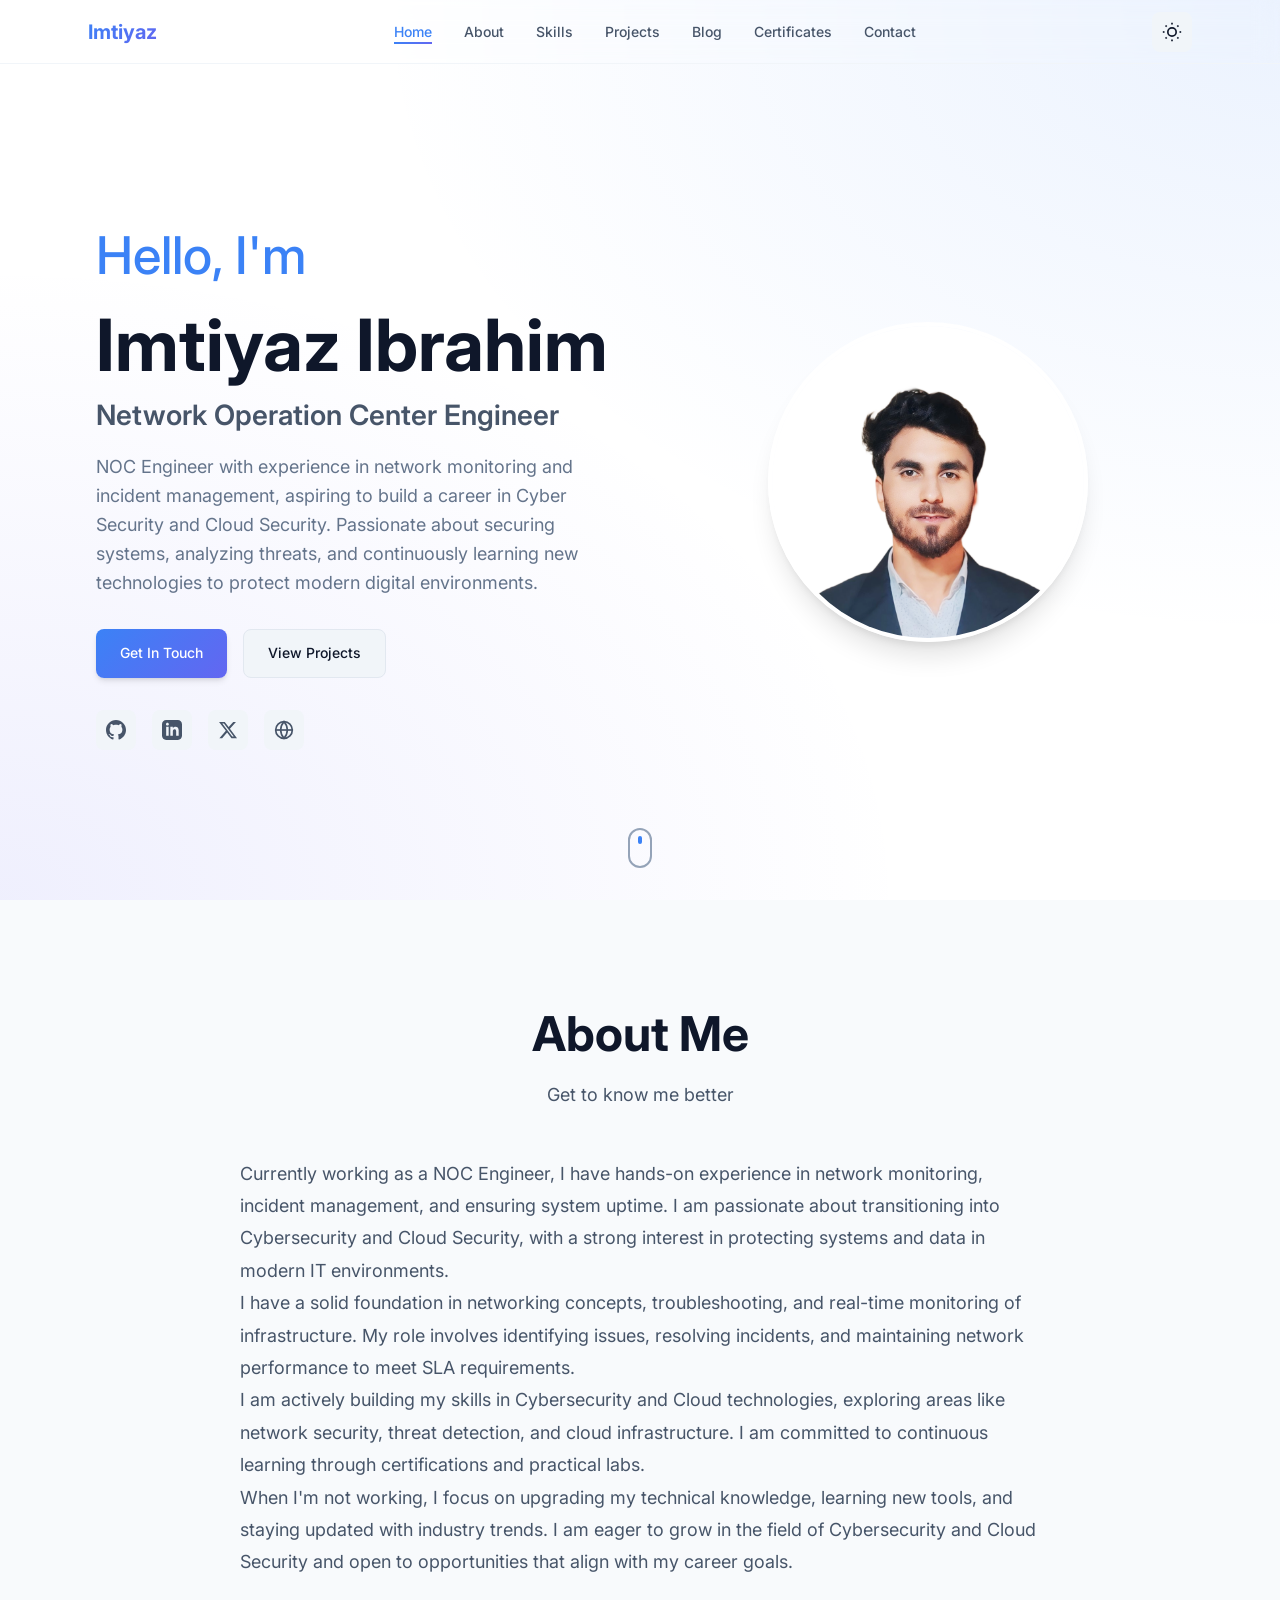
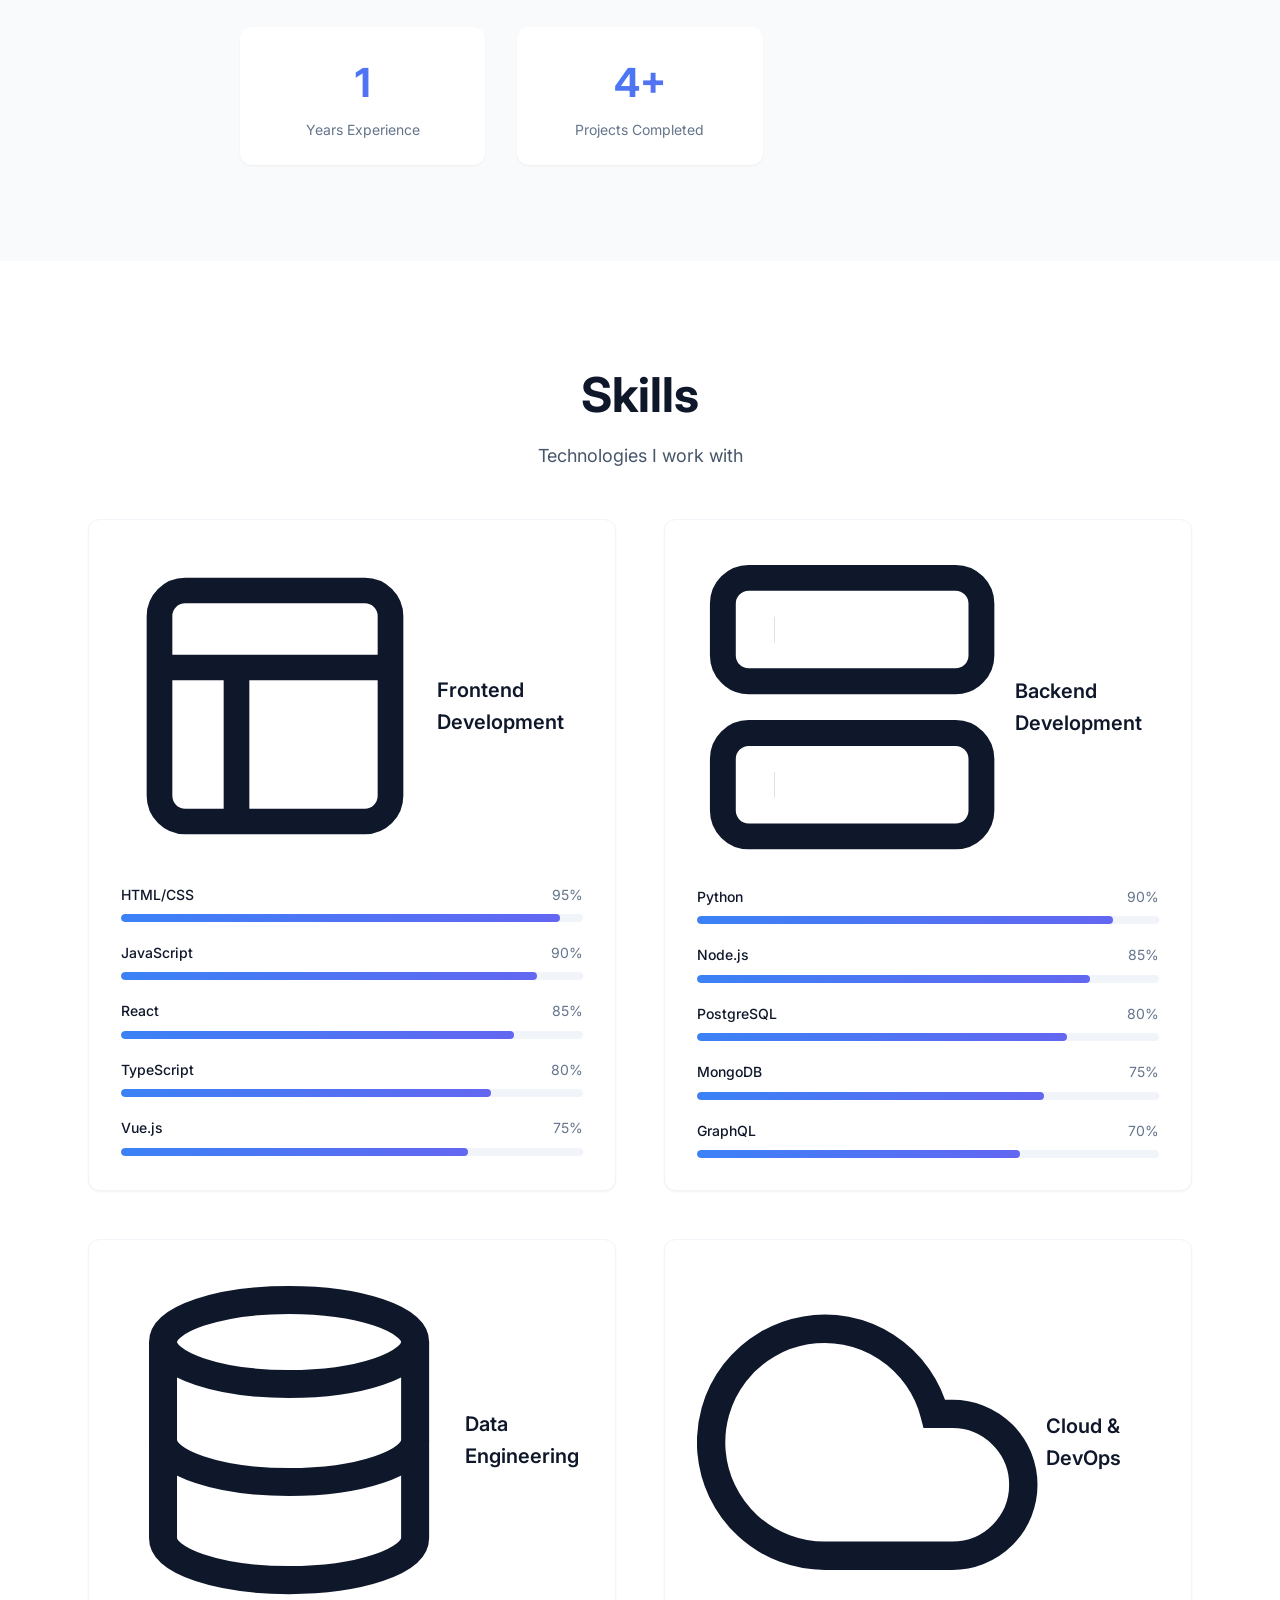
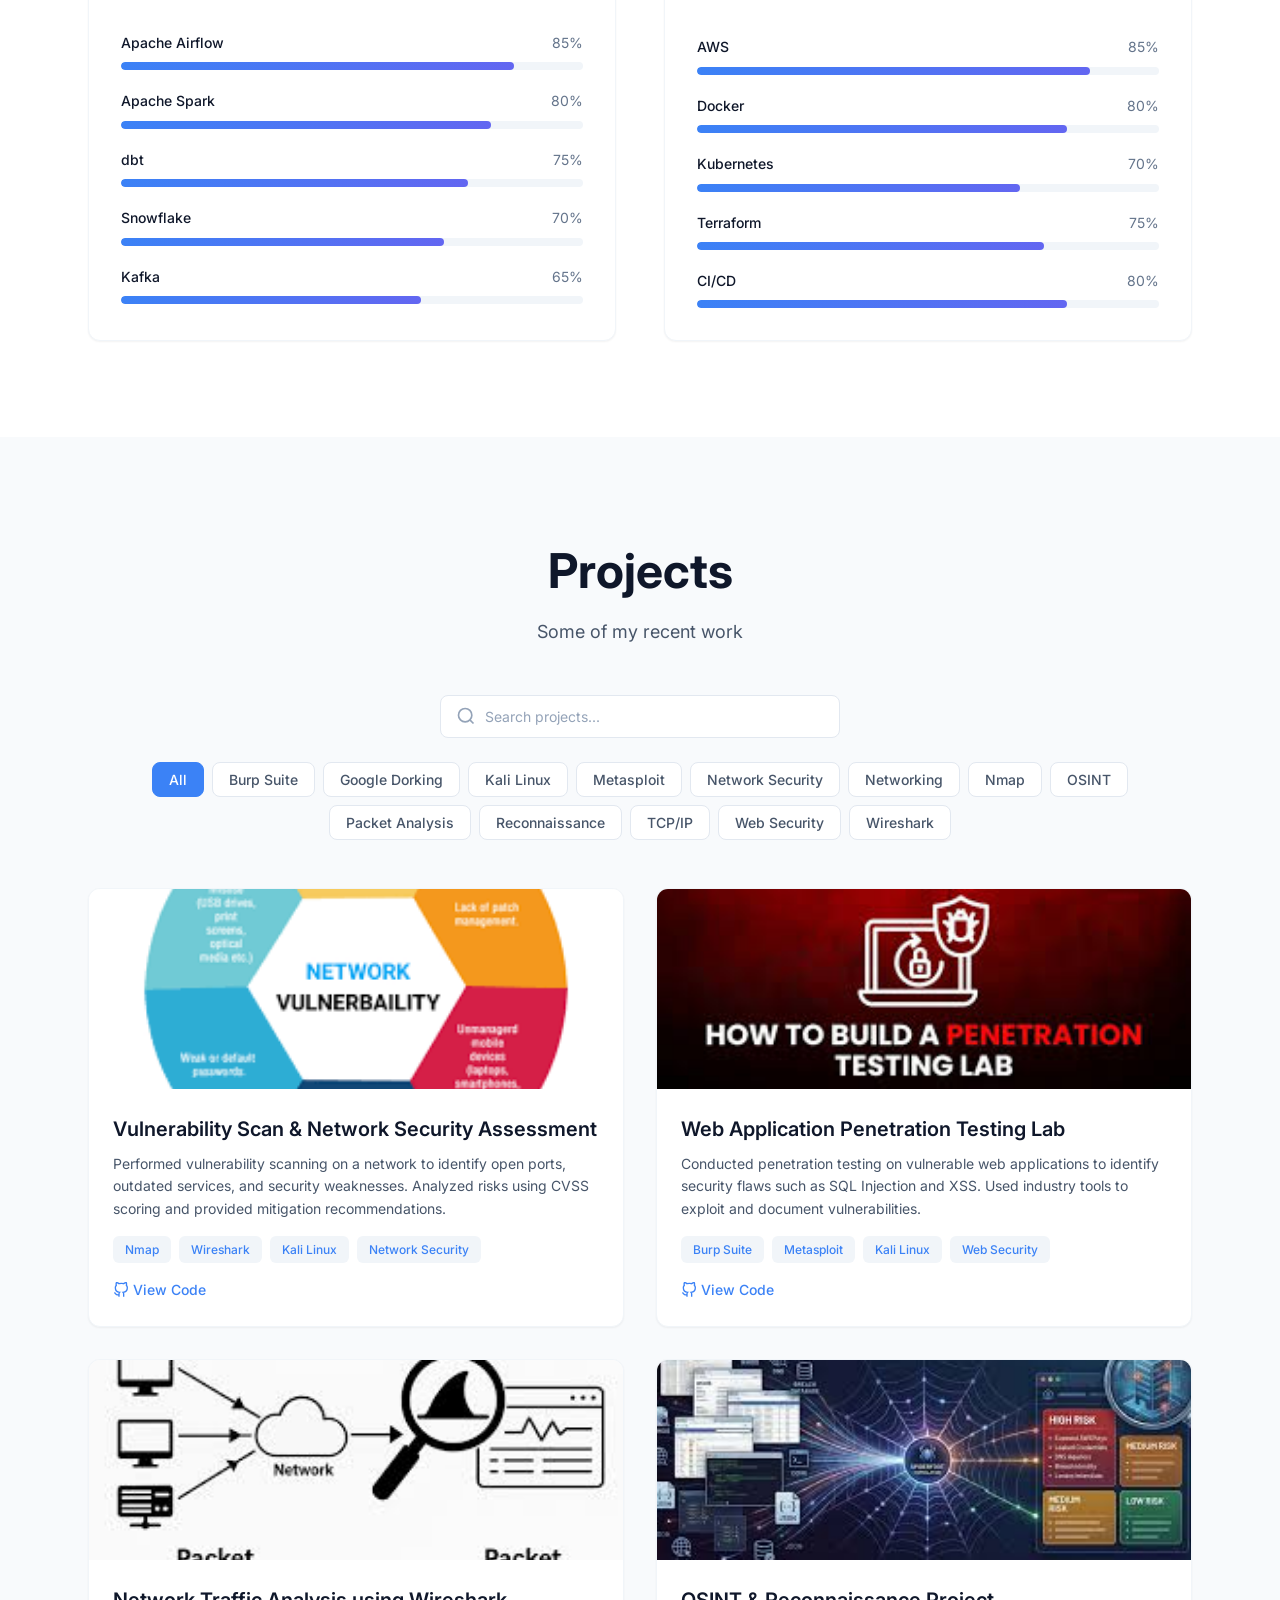
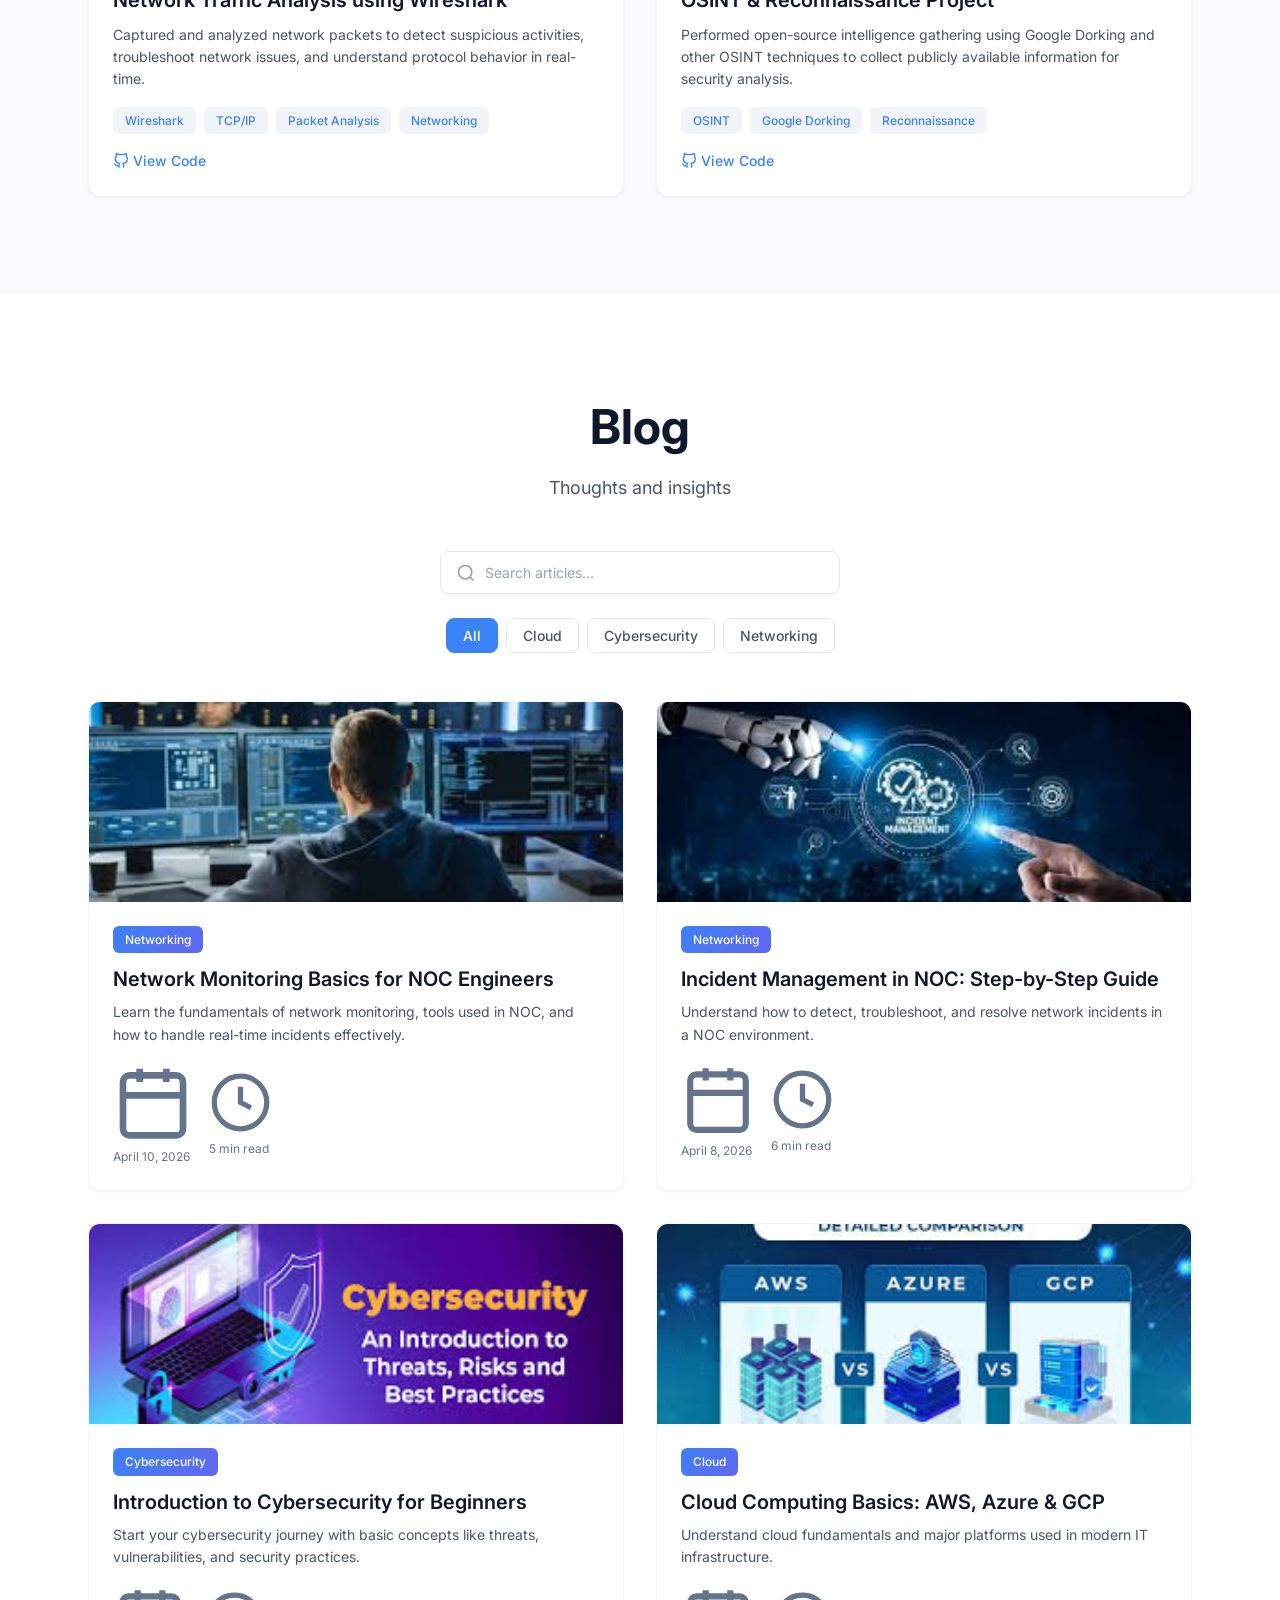
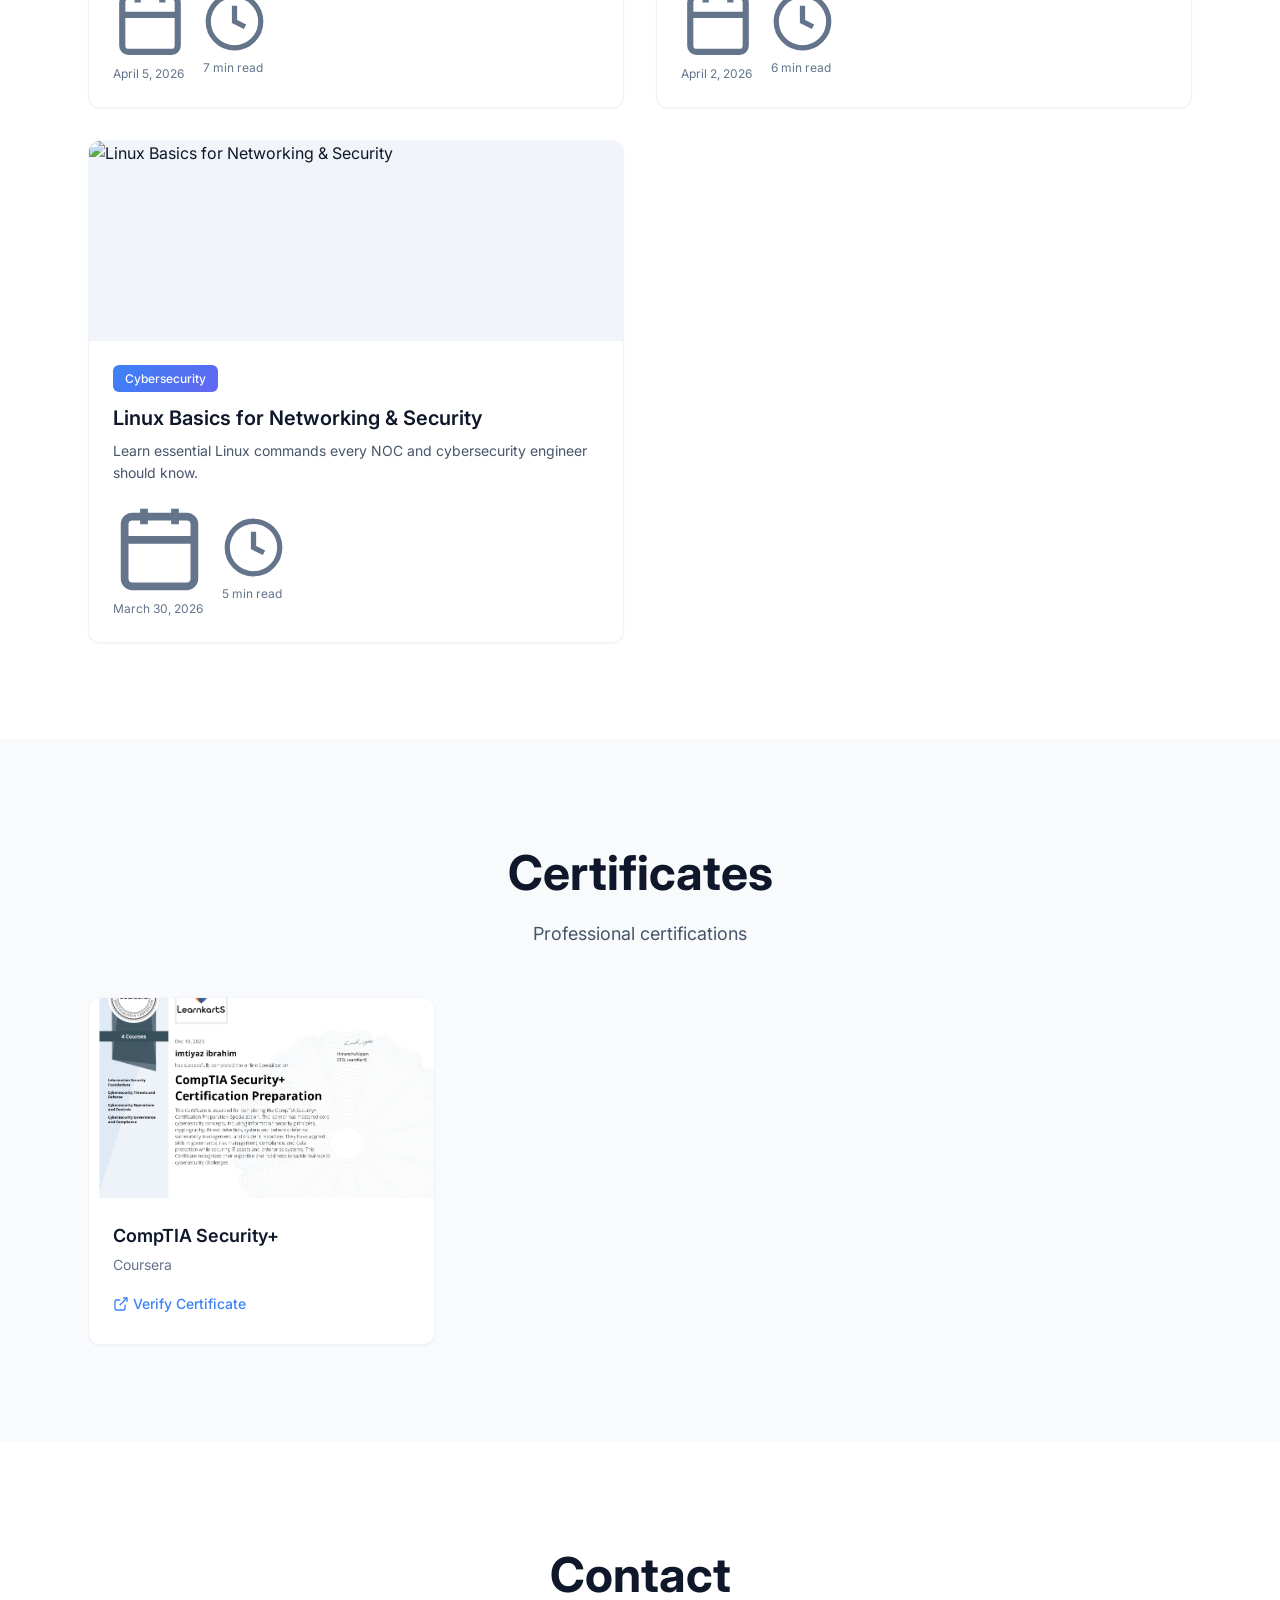
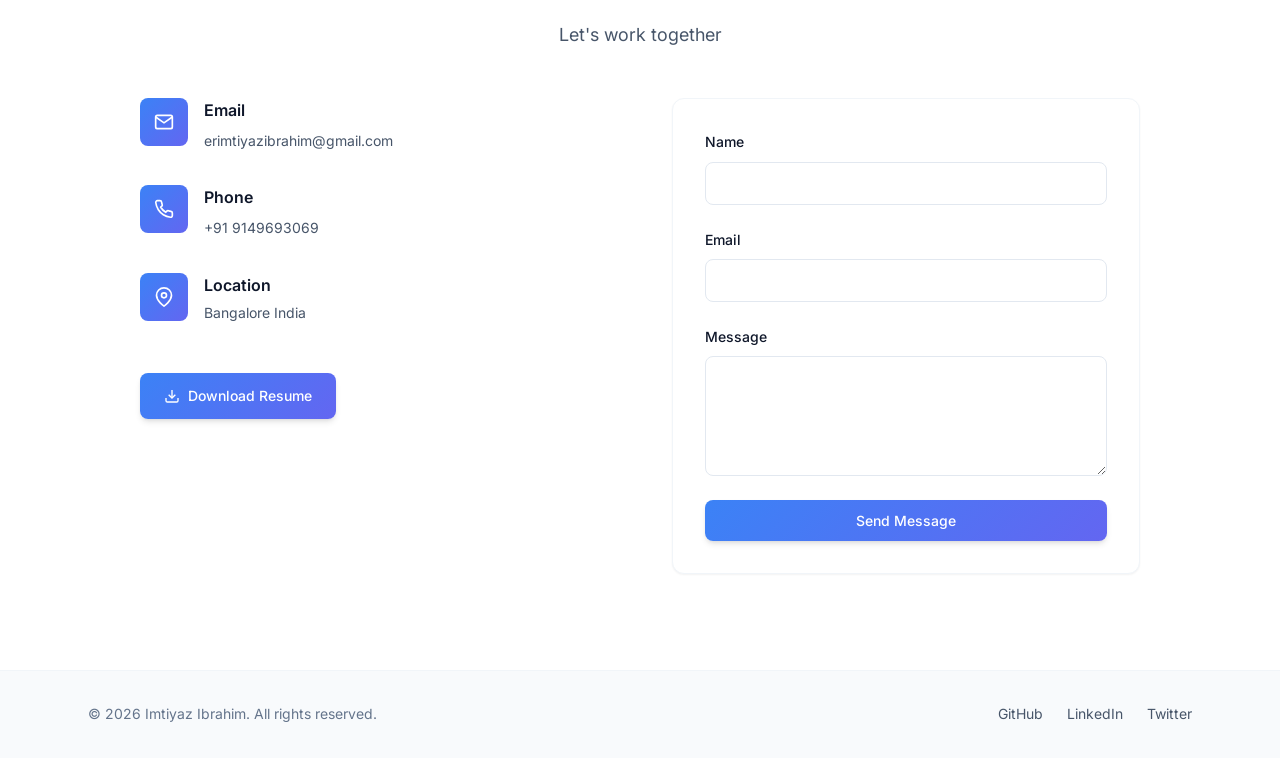
==== index.html @ ed12c40f "first commit" ====
<!DOCTYPE html>
<html lang="en">
<head>
    <meta charset="UTF-8">
    <meta name="viewport" content="width=device-width, initial-scale=1.0">
    <title>Portfolio</title>
    <link rel="stylesheet" href="css/main.css">
    <link rel="stylesheet" href="css/responsive.css">
    <link rel="preconnect" href="https://fonts.googleapis.com">
    <link rel="preconnect" href="https://fonts.gstatic.com" crossorigin>
    <link href="https://fonts.googleapis.com/css2?family=Inter:wght@300;400;500;600;700&display=swap" rel="stylesheet">
</head>
<body>
    <!-- Navigation -->
    <nav class="navbar" id="navbar">
        <div class="nav-container">
            <a href="#" class="nav-logo" id="nav-logo">Portfolio</a>
            <button class="nav-toggle" id="nav-toggle" aria-label="Toggle navigation">
                <span class="hamburger"></span>
            </button>
            <ul class="nav-menu" id="nav-menu">
                <li><a href="#hero" class="nav-link active">Home</a></li>
                <li><a href="#about" class="nav-link">About</a></li>
                <li><a href="#skills" class="nav-link">Skills</a></li>
                <li><a href="#projects" class="nav-link">Projects</a></li>
                <li><a href="#blogs" class="nav-link">Blog</a></li>
                <li><a href="#certificates" class="nav-link">Certificates</a></li>
                <li><a href="#contact" class="nav-link">Contact</a></li>
            </ul>
            <button class="theme-toggle" id="theme-toggle" aria-label="Toggle dark mode">
                <svg class="sun-icon" viewBox="0 0 24 24" fill="none" stroke="currentColor" stroke-width="2">
                    <circle cx="12" cy="12" r="5"></circle>
                    <line x1="12" y1="1" x2="12" y2="3"></line>
                    <line x1="12" y1="21" x2="12" y2="23"></line>
                    <line x1="4.22" y1="4.22" x2="5.64" y2="5.64"></line>
                    <line x1="18.36" y1="18.36" x2="19.78" y2="19.78"></line>
                    <line x1="1" y1="12" x2="3" y2="12"></line>
                    <line x1="21" y1="12" x2="23" y2="12"></line>
                    <line x1="4.22" y1="19.78" x2="5.64" y2="18.36"></line>
                    <line x1="18.36" y1="5.64" x2="19.78" y2="4.22"></line>
                </svg>
                <svg class="moon-icon" viewBox="0 0 24 24" fill="none" stroke="currentColor" stroke-width="2">
                    <path d="M21 12.79A9 9 0 1 1 11.21 3 7 7 0 0 0 21 12.79z"></path>
                </svg>
            </button>
        </div>
    </nav>

    <!-- Hero Section -->
    <section id="hero" class="hero">
        <div class="container">
            <div class="hero-content">
                <div class="hero-text">
                    <p class="hero-greeting">Hello, I'm</p>
                    <h1 class="hero-name" id="hero-name">Loading...</h1>
                    <p class="hero-title" id="hero-title">Loading...</p>
                    <p class="hero-description" id="hero-description">Loading...</p>
                    <div class="hero-buttons">
                        <a href="#contact" class="btn btn-primary">Get In Touch</a>
                        <a href="#projects" class="btn btn-secondary">View Projects</a>
                    </div>
                    <div class="hero-social" id="hero-social">
                        <!-- Social links loaded dynamically -->
                    </div>
                </div>
                <div class="hero-image" id="hero-image-container">
                    <!-- Profile image loaded dynamically -->
                </div>
            </div>
        </div>
        <div class="hero-scroll">
            <a href="#about" class="scroll-indicator">
                <span></span>
            </a>
        </div>
    </section>

    <!-- About Section -->
    <section id="about" class="about">
        <div class="container">
            <div class="section-header">
                <h2 class="section-title">About Me</h2>
                <p class="section-subtitle">Get to know me better</p>
            </div>
            <div class="about-content" id="about-content">
                <!-- About content loaded dynamically -->
            </div>
        </div>
    </section>

    <!-- Skills Section -->
    <section id="skills" class="skills">
        <div class="container">
            <div class="section-header">
                <h2 class="section-title">Skills</h2>
                <p class="section-subtitle">Technologies I work with</p>
            </div>
            <div class="skills-content" id="skills-content">
                <!-- Skills loaded dynamically -->
            </div>
        </div>
    </section>

    <!-- Projects Section -->
    <section id="projects" class="projects">
        <div class="container">
            <div class="section-header">
                <h2 class="section-title">Projects</h2>
                <p class="section-subtitle">Some of my recent work</p>
            </div>
            <div class="projects-filter">
                <div class="search-box">
                    <input type="text" id="project-search" placeholder="Search projects..." class="search-input">
                    <svg class="search-icon" viewBox="0 0 24 24" fill="none" stroke="currentColor" stroke-width="2">
                        <circle cx="11" cy="11" r="8"></circle>
                        <path d="m21 21-4.35-4.35"></path>
                    </svg>
                </div>
                <div class="filter-tags" id="project-tags">
                    <!-- Filter tags loaded dynamically -->
                </div>
            </div>
            <div class="projects-grid" id="projects-grid">
                <!-- Projects loaded dynamically -->
            </div>
        </div>
    </section>

    <!-- Blog Section -->
    <section id="blogs" class="blogs">
        <div class="container">
            <div class="section-header">
                <h2 class="section-title">Blog</h2>
                <p class="section-subtitle">Thoughts and insights</p>
            </div>
            <div class="blogs-filter">
                <div class="search-box">
                    <input type="text" id="blog-search" placeholder="Search articles..." class="search-input">
                    <svg class="search-icon" viewBox="0 0 24 24" fill="none" stroke="currentColor" stroke-width="2">
                        <circle cx="11" cy="11" r="8"></circle>
                        <path d="m21 21-4.35-4.35"></path>
                    </svg>
                </div>
                <div class="filter-categories" id="blog-categories">
                    <!-- Category filters loaded dynamically -->
                </div>
            </div>
            <div class="blogs-grid" id="blogs-grid">
                <!-- Blog cards loaded dynamically -->
            </div>
        </div>
    </section>

    <!-- Certificates Section -->
    <section id="certificates" class="certificates">
        <div class="container">
            <div class="section-header">
                <h2 class="section-title">Certificates</h2>
                <p class="section-subtitle">Professional certifications</p>
            </div>
            <div class="certificates-grid" id="certificates-grid">
                <!-- Certificates loaded dynamically -->
            </div>
        </div>
    </section>

    <!-- Contact Section -->
    <section id="contact" class="contact">
        <div class="container">
            <div class="section-header">
                <h2 class="section-title">Contact</h2>
                <p class="section-subtitle">Let's work together</p>
            </div>
            <div class="contact-content">
                <div class="contact-info" id="contact-info">
                    <!-- Contact info loaded dynamically -->
                </div>
                <div class="contact-form-container">
                    <form class="contact-form" id="contact-form">
                        <div class="form-group">
                            <label for="name">Name</label>
                            <input type="text" id="form-name" name="name" required>
                        </div>
                        <div class="form-group">
                            <label for="email">Email</label>
                            <input type="email" id="form-email" name="email" required>
                        </div>
                        <div class="form-group">
                            <label for="message">Message</label>
                            <textarea id="form-message" name="message" rows="5" required></textarea>
                        </div>
                        <button type="submit" class="btn btn-primary btn-full">Send Message</button>
                    </form>
                </div>
            </div>
        </div>
    </section>

    <!-- Footer -->
    <footer class="footer">
        <div class="container">
            <div class="footer-content">
                <p class="footer-text">© <span id="footer-year"></span> <span id="footer-name">Portfolio</span>. All rights reserved.</p>
                <div class="footer-links" id="footer-links">
                    <!-- Footer links loaded dynamically -->
                </div>
            </div>
        </div>
    </footer>

    <!-- Back to Top Button -->
    <button class="back-to-top" id="back-to-top" aria-label="Back to top">
        <svg viewBox="0 0 24 24" fill="none" stroke="currentColor" stroke-width="2">
            <path d="M18 15l-6-6-6 6"></path>
        </svg>
    </button>

    <!-- Scripts -->
    <script src="js/utils.js"></script>
    <script src="js/dataLoader.js"></script>
    <script src="js/renderer.js"></script>
    <script src="js/navigation.js"></script>
    <script src="js/hero.js"></script>
    <script src="js/about.js"></script>
    <script src="js/skills.js"></script>
    <script src="js/projects.js"></script>
    <script src="js/blogs.js"></script>
    <script src="js/certificates.js"></script>
    <script src="js/contact.js"></script>
    <script src="js/main.js"></script>
</body>
</html>
---- css/main.css ----
/* ============================================
   CSS Variables & Theme Configuration
   ============================================ */

:root {
    /* Light Theme Colors */
    --bg-primary: #ffffff;
    --bg-secondary: #f8fafc;
    --bg-tertiary: #f1f5f9;
    --bg-card: #ffffff;
    
    --text-primary: #0f172a;
    --text-secondary: #475569;
    --text-tertiary: #94a3b8;
    --text-muted: #64748b;
    
    --border-color: #e2e8f0;
    --border-light: #f1f5f9;
    
    --accent-primary: #3b82f6;
    --accent-secondary: #6366f1;
    --accent-gradient: linear-gradient(135deg, #3b82f6 0%, #6366f1 100%);
    
    --shadow-sm: 0 1px 2px 0 rgb(0 0 0 / 0.05);
    --shadow-md: 0 4px 6px -1px rgb(0 0 0 / 0.1), 0 2px 4px -2px rgb(0 0 0 / 0.1);
    --shadow-lg: 0 10px 15px -3px rgb(0 0 0 / 0.1), 0 4px 6px -4px rgb(0 0 0 / 0.1);
    --shadow-xl: 0 20px 25px -5px rgb(0 0 0 / 0.1), 0 8px 10px -6px rgb(0 0 0 / 0.1);
    
    --radius-sm: 0.375rem;
    --radius-md: 0.5rem;
    --radius-lg: 0.75rem;
    --radius-xl: 1rem;
    
    --transition-fast: 150ms ease;
    --transition-base: 250ms ease;
    --transition-slow: 350ms ease;
    
    --navbar-height: 4rem;
    --container-max: 1200px;
    --container-padding: 1.5rem;
}

/* Dark Theme */
[data-theme="dark"] {
    --bg-primary: #0f172a;
    --bg-secondary: #1e293b;
    --bg-tertiary: #334155;
    --bg-card: #1e293b;
    
    --text-primary: #f8fafc;
    --text-secondary: #cbd5e1;
    --text-tertiary: #94a3b8;
    --text-muted: #64748b;
    
    --border-color: #334155;
    --border-light: #1e293b;
    
    --accent-primary: #60a5fa;
    --accent-secondary: #818cf8;
    --accent-gradient: linear-gradient(135deg, #60a5fa 0%, #818cf8 100%);
    
    --shadow-sm: 0 1px 2px 0 rgb(0 0 0 / 0.3);
    --shadow-md: 0 4px 6px -1px rgb(0 0 0 / 0.4), 0 2px 4px -2px rgb(0 0 0 / 0.4);
    --shadow-lg: 0 10px 15px -3px rgb(0 0 0 / 0.4), 0 4px 6px -4px rgb(0 0 0 / 0.4);
    --shadow-xl: 0 20px 25px -5px rgb(0 0 0 / 0.4), 0 8px 10px -6px rgb(0 0 0 / 0.4);
}

/* ============================================
   Reset & Base Styles
   ============================================ */

*, *::before, *::after {
    box-sizing: border-box;
    margin: 0;
    padding: 0;
}

html {
    scroll-behavior: smooth;
    font-size: 16px;
}

body {
    font-family: 'Inter', -apple-system, BlinkMacSystemFont, 'Segoe UI', Roboto, sans-serif;
    background-color: var(--bg-primary);
    color: var(--text-primary);
    line-height: 1.6;
    transition: background-color var(--transition-base), color var(--transition-base);
    min-height: 100vh;
}

a {
    color: inherit;
    text-decoration: none;
}

img {
    max-width: 100%;
    height: auto;
    display: block;
}

button {
    font-family: inherit;
    cursor: pointer;
    border: none;
    background: none;
}

input, textarea {
    font-family: inherit;
}

/* ============================================
   Utility Classes
   ============================================ */

.container {
    max-width: var(--container-max);
    margin: 0 auto;
    padding: 0 var(--container-padding);
}

.section-header {
    text-align: center;
    margin-bottom: 3rem;
}

.section-title {
    font-size: 2.25rem;
    font-weight: 700;
    color: var(--text-primary);
    margin-bottom: 0.5rem;
}

.section-subtitle {
    font-size: 1.125rem;
    color: var(--text-secondary);
}

/* Buttons */
.btn {
    display: inline-flex;
    align-items: center;
    justify-content: center;
    gap: 0.5rem;
    padding: 0.75rem 1.5rem;
    font-size: 0.875rem;
    font-weight: 500;
    border-radius: var(--radius-md);
    transition: all var(--transition-base);
    cursor: pointer;
}

.btn svg {
    width: 1rem;
    height: 1rem;
}

.btn-primary {
    background: var(--accent-gradient);
    color: white;
    box-shadow: var(--shadow-md);
}

.btn-primary:hover {
    transform: translateY(-2px);
    box-shadow: var(--shadow-lg);
}

.btn-secondary {
    background: var(--bg-tertiary);
    color: var(--text-primary);
    border: 1px solid var(--border-color);
}

.btn-secondary:hover {
    background: var(--border-color);
}

.btn-full {
    width: 100%;
}

/* ============================================
   Navigation
   ============================================ */

.navbar {
    position: fixed;
    top: 0;
    left: 0;
    right: 0;
    height: var(--navbar-height);
    background: rgba(var(--bg-primary), 0.8);
    backdrop-filter: blur(12px);
    -webkit-backdrop-filter: blur(12px);
    border-bottom: 1px solid var(--border-light);
    z-index: 1000;
    transition: all var(--transition-base);
}

.navbar.scrolled {
    box-shadow: var(--shadow-md);
}

.nav-container {
    max-width: var(--container-max);
    margin: 0 auto;
    padding: 0 var(--container-padding);
    height: 100%;
    display: flex;
    align-items: center;
    justify-content: space-between;
}

.nav-logo {
    font-size: 1.25rem;
    font-weight: 700;
    background: var(--accent-gradient);
    -webkit-background-clip: text;
    -webkit-text-fill-color: transparent;
    background-clip: text;
}

.nav-menu {
    display: flex;
    list-style: none;
    gap: 2rem;
}

.nav-link {
    font-size: 0.875rem;
    font-weight: 500;
    color: var(--text-secondary);
    transition: color var(--transition-fast);
    position: relative;
}

.nav-link:hover,
.nav-link.active {
    color: var(--accent-primary);
}

.nav-link::after {
    content: '';
    position: absolute;
    bottom: -4px;
    left: 0;
    width: 0;
    height: 2px;
    background: var(--accent-gradient);
    transition: width var(--transition-base);
}

.nav-link.active::after,
.nav-link:hover::after {
    width: 100%;
}

.nav-toggle {
    display: none;
    flex-direction: column;
    gap: 4px;
    padding: 0.5rem;
}

.hamburger {
    display: block;
    width: 24px;
    height: 2px;
    background: var(--text-primary);
    position: relative;
    transition: all var(--transition-base);
}

.hamburger::before,
.hamburger::after {
    content: '';
    position: absolute;
    width: 24px;
    height: 2px;
    background: var(--text-primary);
    transition: all var(--transition-base);
}

.hamburger::before {
    top: -7px;
}

.hamburger::after {
    top: 7px;
}

.nav-toggle.active .hamburger {
    background: transparent;
}

.nav-toggle.active .hamburger::before {
    top: 0;
    transform: rotate(45deg);
}

.nav-toggle.active .hamburger::after {
    top: 0;
    transform: rotate(-45deg);
}

.theme-toggle {
    display: flex;
    align-items: center;
    justify-content: center;
    width: 2.5rem;
    height: 2.5rem;
    border-radius: var(--radius-md);
    background: var(--bg-tertiary);
    color: var(--text-primary);
    transition: all var(--transition-base);
}

.theme-toggle:hover {
    background: var(--border-color);
}

.theme-toggle svg {
    width: 1.25rem;
    height: 1.25rem;
}

.sun-icon {
    display: block;
}

.moon-icon {
    display: none;
}

[data-theme="dark"] .sun-icon {
    display: none;
}

[data-theme="dark"] .moon-icon {
    display: block;
}

/* ============================================
   Hero Section
   ============================================ */

.hero {
    min-height: 100vh;
    display: flex;
    flex-direction: column;
    justify-content: center;
    align-items: center;
    padding-top: var(--navbar-height);
    background: var(--bg-primary);
    position: relative;
    overflow: hidden;
}

.hero::before {
    content: '';
    position: absolute;
    top: 0;
    left: 0;
    right: 0;
    bottom: 0;
    background: radial-gradient(ellipse at top right, rgba(59, 130, 246, 0.1) 0%, transparent 50%),
                radial-gradient(ellipse at bottom left, rgba(99, 102, 241, 0.1) 0%, transparent 50%);
    pointer-events: none;
}

.hero-content {
    display: grid;
    grid-template-columns: 1fr 1fr;
    gap: 4rem;
    align-items: center;
    position: relative;
    z-index: 1;
}

.hero-greeting {
    font-size: 3.25rem;
    color: var(--accent-primary);
    font-weight: 500;
    margin-bottom: 0.5rem;
}

.hero-name {
    font-size: 1.5rem;
    font-weight: 700;
    color: var(--text-primary);
    line-height: 1.1;
    margin-bottom: 0.5rem;
}

.hero-title {
    font-size: 1.5rem;
    font-weight: 600;
    color: var(--text-secondary);
    margin-bottom: 1rem;
}

.hero-description {
    font-size: 1.125rem;
    color: var(--text-muted);
    max-width: 500px;
    margin-bottom: 2rem;
}

.hero-buttons {
    display: flex;
    gap: 1rem;
    margin-bottom: 2rem;
}

.hero-social {
    display: flex;
    gap: 1rem;
}

.social-link {
    display: flex;
    align-items: center;
    justify-content: center;
    width: 2.5rem;
    height: 2.5rem;
    border-radius: var(--radius-md);
    background: var(--bg-tertiary);
    color: var(--text-secondary);
    transition: all var(--transition-base);
}

.social-link:hover {
    background: var(--accent-primary);
    color: white;
    transform: translateY(-2px);
}

.social-link svg {
    width: 1.25rem;
    height: 1.25rem;
}

.hero-image {
    display: flex;
    justify-content: center;
    align-items: center;
}

.profile-image {
    width: 320px;
    height: 320px;
    border-radius: 50%;
    object-fit: cover;
    border: 4px solid var(--bg-primary);
    box-shadow: var(--shadow-xl);
}

.hero-scroll {
    position: absolute;
    bottom: 2rem;
    left: 50%;
    transform: translateX(-50%);
}

.scroll-indicator {
    display: block;
    width: 24px;
    height: 40px;
    border: 2px solid var(--text-tertiary);
    border-radius: 12px;
    position: relative;
}

.scroll-indicator span {
    position: absolute;
    top: 6px;
    left: 50%;
    transform: translateX(-50%);
    width: 4px;
    height: 8px;
    background: var(--accent-primary);
    border-radius: 2px;
    animation: scroll-bounce 2s infinite;
}

@keyframes scroll-bounce {
    0%, 100% { transform: translateX(-50%) translateY(0); opacity: 1; }
    50% { transform: translateX(-50%) translateY(8px); opacity: 0.5; }
}

/* ============================================
   About Section
   ============================================ */

.about {
    padding: 6rem 0;
    background: var(--bg-secondary);
}

.about-content {
    max-width: 800px;
    margin: 0 auto;
}

.about-text {
    font-size: 1.125rem;
    color: var(--text-secondary);
    line-height: 1.8;
}

.about-text p {
    margin-bottom: 1.5rem;
}

.about-highlights {
    display: grid;
    grid-template-columns: repeat(3, 1fr);
    gap: 2rem;
    margin-top: 3rem;
}

.highlight-item {
    text-align: center;
    padding: 1.5rem;
    background: var(--bg-card);
    border-radius: var(--radius-lg);
    box-shadow: var(--shadow-sm);
}

.highlight-number {
    font-size: 2.5rem;
    font-weight: 700;
    background: var(--accent-gradient);
    -webkit-background-clip: text;
    -webkit-text-fill-color: transparent;
    background-clip: text;
}

.highlight-label {
    font-size: 0.875rem;
    color: var(--text-muted);
    margin-top: 0.25rem;
}

/* ============================================
   Skills Section
   ============================================ */

.skills {
    padding: 6rem 0;
    background: var(--bg-primary);
}

.skills-content {
    display: grid;
    grid-template-columns: repeat(2, 1fr);
    gap: 3rem;
}

.skill-category {
    background: var(--bg-card);
    padding: 2rem;
    border-radius: var(--radius-lg);
    box-shadow: var(--shadow-sm);
    border: 1px solid var(--border-light);
}

.skill-category-title {
    font-size: 1.25rem;
    font-weight: 600;
    color: var(--text-primary);
    margin-bottom: 1.5rem;
    display: flex;
    align-items: center;
    gap: 0.5rem;
}

.skill-list {
    display: flex;
    flex-direction: column;
    gap: 1.25rem;
}

.skill-item {
    display: flex;
    flex-direction: column;
    gap: 0.5rem;
}

.skill-header {
    display: flex;
    justify-content: space-between;
    align-items: center;
}

.skill-name {
    font-size: 0.875rem;
    font-weight: 500;
    color: var(--text-primary);
}

.skill-percentage {
    font-size: 0.875rem;
    color: var(--text-muted);
}

.skill-bar {
    height: 8px;
    background: var(--bg-tertiary);
    border-radius: var(--radius-sm);
    overflow: hidden;
}

.skill-progress {
    height: 100%;
    background: var(--accent-gradient);
    border-radius: var(--radius-sm);
    width: 0;
    transition: width 1s ease-out;
}

/* ============================================
   Projects Section
   ============================================ */

.projects {
    padding: 6rem 0;
    background: var(--bg-secondary);
}

.projects-filter {
    margin-bottom: 3rem;
}

.search-box {
    position: relative;
    max-width: 400px;
    margin: 0 auto 1.5rem;
}

.search-input {
    width: 100%;
    padding: 0.75rem 1rem 0.75rem 2.75rem;
    font-size: 0.875rem;
    background: var(--bg-card);
    border: 1px solid var(--border-color);
    border-radius: var(--radius-md);
    color: var(--text-primary);
    transition: all var(--transition-base);
}

.search-input:focus {
    outline: none;
    border-color: var(--accent-primary);
    box-shadow: 0 0 0 3px rgba(59, 130, 246, 0.1);
}

.search-input::placeholder {
    color: var(--text-tertiary);
}

.search-icon {
    position: absolute;
    left: 1rem;
    top: 50%;
    transform: translateY(-50%);
    width: 1.25rem;
    height: 1.25rem;
    color: var(--text-tertiary);
    pointer-events: none;
}

.filter-tags {
    display: flex;
    flex-wrap: wrap;
    justify-content: center;
    gap: 0.5rem;
}

.filter-tag {
    padding: 0.5rem 1rem;
    font-size: 0.875rem;
    font-weight: 500;
    background: var(--bg-card);
    border: 1px solid var(--border-color);
    border-radius: var(--radius-md);
    color: var(--text-secondary);
    cursor: pointer;
    transition: all var(--transition-base);
}

.filter-tag:hover {
    border-color: var(--accent-primary);
    color: var(--accent-primary);
}

.filter-tag.active {
    background: var(--accent-primary);
    border-color: var(--accent-primary);
    color: white;
}

.projects-grid {
    display: grid;
    grid-template-columns: repeat(auto-fill, minmax(350px, 1fr));
    gap: 2rem;
}

.project-card {
    background: var(--bg-card);
    border-radius: var(--radius-lg);
    overflow: hidden;
    box-shadow: var(--shadow-sm);
    border: 1px solid var(--border-light);
    transition: all var(--transition-base);
}

.project-card:hover {
    transform: translateY(-4px);
    box-shadow: var(--shadow-lg);
}

.project-image {
    width: 100%;
    height: 200px;
    object-fit: cover;
    background: var(--bg-tertiary);
}

.project-content {
    padding: 1.5rem;
}

.project-title {
    font-size: 1.25rem;
    font-weight: 600;
    color: var(--text-primary);
    margin-bottom: 0.5rem;
}

.project-description {
    font-size: 0.875rem;
    color: var(--text-secondary);
    margin-bottom: 1rem;
    line-height: 1.6;
}

.project-tags {
    display: flex;
    flex-wrap: wrap;
    gap: 0.5rem;
    margin-bottom: 1rem;
}

.project-tag {
    padding: 0.25rem 0.75rem;
    font-size: 0.75rem;
    font-weight: 500;
    background: var(--bg-tertiary);
    color: var(--accent-primary);
    border-radius: var(--radius-sm);
}

.project-links {
    display: flex;
    gap: 1rem;
}

.project-link {
    display: inline-flex;
    align-items: center;
    gap: 0.25rem;
    font-size: 0.875rem;
    font-weight: 500;
    color: var(--accent-primary);
    transition: color var(--transition-fast);
}

.project-link:hover {
    color: var(--accent-secondary);
}

.project-link svg {
    width: 1rem;
    height: 1rem;
}

.no-results {
    text-align: center;
    padding: 3rem;
    color: var(--text-muted);
}

/* ============================================
   Blog Section
   ============================================ */

.blogs {
    padding: 6rem 0;
    background: var(--bg-primary);
}

.blogs-filter {
    margin-bottom: 3rem;
}

.filter-categories {
    display: flex;
    flex-wrap: wrap;
    justify-content: center;
    gap: 0.5rem;
}

.filter-category {
    padding: 0.5rem 1rem;
    font-size: 0.875rem;
    font-weight: 500;
    background: var(--bg-card);
    border: 1px solid var(--border-color);
    border-radius: var(--radius-md);
    color: var(--text-secondary);
    cursor: pointer;
    transition: all var(--transition-base);
}

.filter-category:hover {
    border-color: var(--accent-primary);
    color: var(--accent-primary);
}

.filter-category.active {
    background: var(--accent-primary);
    border-color: var(--accent-primary);
    color: white;
}

.blogs-grid {
    display: grid;
    grid-template-columns: repeat(auto-fill, minmax(350px, 1fr));
    gap: 2rem;
}

.blog-card {
    background: var(--bg-card);
    border-radius: var(--radius-lg);
    overflow: hidden;
    box-shadow: var(--shadow-sm);
    border: 1px solid var(--border-light);
    transition: all var(--transition-base);
    cursor: pointer;
}

.blog-card:hover {
    transform: translateY(-4px);
    box-shadow: var(--shadow-lg);
}

.blog-image {
    width: 100%;
    height: 200px;
    object-fit: cover;
    background: var(--bg-tertiary);
}

.blog-content {
    padding: 1.5rem;
}

.blog-category {
    display: inline-block;
    padding: 0.25rem 0.75rem;
    font-size: 0.75rem;
    font-weight: 500;
    background: var(--accent-gradient);
    color: white;
    border-radius: var(--radius-sm);
    margin-bottom: 0.75rem;
}

.blog-title {
    font-size: 1.25rem;
    font-weight: 600;
    color: var(--text-primary);
    margin-bottom: 0.5rem;
    line-height: 1.4;
}

.blog-description {
    font-size: 0.875rem;
    color: var(--text-secondary);
    line-height: 1.6;
    margin-bottom: 1rem;
}

.blog-meta {
    display: flex;
    align-items: center;
    gap: 1rem;
    font-size: 0.75rem;
    color: var(--text-muted);
}

/* Blog Post Page */
.blog-post-section {
    padding: calc(var(--navbar-height) + 4rem) 0 4rem;
    background: var(--bg-primary);
    min-height: 100vh;
}

.blog-post-header {
    max-width: 800px;
    margin: 0 auto 2rem;
    text-align: center;
}

.back-link {
    display: inline-flex;
    align-items: center;
    gap: 0.5rem;
    font-size: 0.875rem;
    color: var(--accent-primary);
    margin-bottom: 1.5rem;
    transition: color var(--transition-fast);
}

.back-link:hover {
    color: var(--accent-secondary);
}

.back-link svg {
    width: 1rem;
    height: 1rem;
}

.blog-post-category {
    display: inline-block;
    padding: 0.375rem 1rem;
    font-size: 0.875rem;
    font-weight: 500;
    background: var(--accent-gradient);
    color: white;
    border-radius: var(--radius-md);
    margin-bottom: 1rem;
}

.blog-post-title {
    font-size: 2.5rem;
    font-weight: 700;
    color: var(--text-primary);
    line-height: 1.2;
    margin-bottom: 1rem;
}

.blog-post-meta {
    display: flex;
    justify-content: center;
    align-items: center;
    gap: 1.5rem;
    font-size: 0.875rem;
    color: var(--text-muted);
}

.blog-post-image {
    max-width: 900px;
    margin: 0 auto 3rem;
    border-radius: var(--radius-lg);
    overflow: hidden;
    box-shadow: var(--shadow-lg);
}

.blog-post-image img {
    width: 100%;
    height: auto;
}

.blog-post-content {
    max-width: 800px;
    margin: 0 auto;
    font-size: 1.125rem;
    line-height: 1.8;
    color: var(--text-secondary);
}

.blog-post-content h2 {
    font-size: 1.75rem;
    font-weight: 600;
    color: var(--text-primary);
    margin: 2.5rem 0 1rem;
}

.blog-post-content h3 {
    font-size: 1.375rem;
    font-weight: 600;
    color: var(--text-primary);
    margin: 2rem 0 1rem;
}

.blog-post-content p {
    margin-bottom: 1.5rem;
}

.blog-post-content ul,
.blog-post-content ol {
    margin-bottom: 1.5rem;
    padding-left: 1.5rem;
}

.blog-post-content li {
    margin-bottom: 0.5rem;
}

.blog-post-content code {
    font-family: 'Fira Code', monospace;
    font-size: 0.9em;
    padding: 0.2rem 0.4rem;
    background: var(--bg-tertiary);
    border-radius: var(--radius-sm);
    color: var(--accent-primary);
}

.blog-post-content pre {
    background: var(--bg-secondary);
    padding: 1.5rem;
    border-radius: var(--radius-md);
    overflow-x: auto;
    margin-bottom: 1.5rem;
}

.blog-post-content pre code {
    background: none;
    padding: 0;
    color: var(--text-primary);
}

.blog-post-content blockquote {
    border-left: 4px solid var(--accent-primary);
    padding-left: 1.5rem;
    margin: 2rem 0;
    font-style: italic;
    color: var(--text-muted);
}

.blog-post-footer {
    max-width: 800px;
    margin: 3rem auto 0;
    padding-top: 2rem;
    border-top: 1px solid var(--border-color);
}

/* ============================================
   Certificates Section
   ============================================ */

.certificates {
    padding: 6rem 0;
    background: var(--bg-secondary);
}

.certificates-grid {
    display: grid;
    grid-template-columns: repeat(auto-fill, minmax(300px, 1fr));
    gap: 2rem;
}

.certificate-card {
    background: var(--bg-card);
    border-radius: var(--radius-lg);
    overflow: hidden;
    box-shadow: var(--shadow-sm);
    border: 1px solid var(--border-light);
    transition: all var(--transition-base);
}

.certificate-card:hover {
    transform: translateY(-4px);
    box-shadow: var(--shadow-lg);
}

.certificate-image {
    width: 100%;
    height: 200px;
    object-fit: cover;
    background: var(--bg-tertiary);
}

.certificate-content {
    padding: 1.5rem;
}

.certificate-title {
    font-size: 1.125rem;
    font-weight: 600;
    color: var(--text-primary);
    margin-bottom: 0.25rem;
}

.certificate-issuer {
    font-size: 0.875rem;
    color: var(--text-muted);
    margin-bottom: 1rem;
}

.certificate-link {
    display: inline-flex;
    align-items: center;
    gap: 0.25rem;
    font-size: 0.875rem;
    font-weight: 500;
    color: var(--accent-primary);
    transition: color var(--transition-fast);
}

.certificate-link:hover {
    color: var(--accent-secondary);
}

.certificate-link svg {
    width: 1rem;
    height: 1rem;
}

/* ============================================
   Contact Section
   ============================================ */

.contact {
    padding: 6rem 0;
    background: var(--bg-primary);
}

.contact-content {
    display: grid;
    grid-template-columns: 1fr 1fr;
    gap: 4rem;
    max-width: 1000px;
    margin: 0 auto;
}

.contact-info {
    display: flex;
    flex-direction: column;
    gap: 2rem;
}

.contact-item {
    display: flex;
    align-items: flex-start;
    gap: 1rem;
}

.contact-icon {
    display: flex;
    align-items: center;
    justify-content: center;
    width: 3rem;
    height: 3rem;
    background: var(--accent-gradient);
    border-radius: var(--radius-md);
    color: white;
    flex-shrink: 0;
}

.contact-icon svg {
    width: 1.25rem;
    height: 1.25rem;
}

.contact-details h4 {
    font-size: 1rem;
    font-weight: 600;
    color: var(--text-primary);
    margin-bottom: 0.25rem;
}

.contact-details p,
.contact-details a {
    font-size: 0.875rem;
    color: var(--text-secondary);
}

.contact-details a:hover {
    color: var(--accent-primary);
}

.resume-download {
    margin-top: 1rem;
}

.contact-form-container {
    background: var(--bg-card);
    padding: 2rem;
    border-radius: var(--radius-lg);
    box-shadow: var(--shadow-sm);
    border: 1px solid var(--border-light);
}

.contact-form {
    display: flex;
    flex-direction: column;
    gap: 1.5rem;
}

.form-group {
    display: flex;
    flex-direction: column;
    gap: 0.5rem;
}

.form-group label {
    font-size: 0.875rem;
    font-weight: 500;
    color: var(--text-primary);
}

.form-group input,
.form-group textarea {
    padding: 0.75rem 1rem;
    font-size: 0.875rem;
    background: var(--bg-primary);
    border: 1px solid var(--border-color);
    border-radius: var(--radius-md);
    color: var(--text-primary);
    transition: all var(--transition-base);
}

.form-group input:focus,
.form-group textarea:focus {
    outline: none;
    border-color: var(--accent-primary);
    box-shadow: 0 0 0 3px rgba(59, 130, 246, 0.1);
}

.form-group textarea {
    resize: vertical;
    min-height: 120px;
}

/* ============================================
   Footer
   ============================================ */

.footer {
    padding: 2rem 0;
    background: var(--bg-secondary);
    border-top: 1px solid var(--border-light);
}

.footer-content {
    display: flex;
    justify-content: space-between;
    align-items: center;
}

.footer-text {
    font-size: 0.875rem;
    color: var(--text-muted);
}

.footer-links {
    display: flex;
    gap: 1.5rem;
}

.footer-link {
    font-size: 0.875rem;
    color: var(--text-secondary);
    transition: color var(--transition-fast);
}

.footer-link:hover {
    color: var(--accent-primary);
}

/* ============================================
   Back to Top Button
   ============================================ */

.back-to-top {
    position: fixed;
    bottom: 2rem;
    right: 2rem;
    width: 3rem;
    height: 3rem;
    background: var(--accent-gradient);
    color: white;
    border-radius: 50%;
    display: flex;
    align-items: center;
    justify-content: center;
    opacity: 0;
    visibility: hidden;
    transform: translateY(20px);
    transition: all var(--transition-base);
    box-shadow: var(--shadow-lg);
    z-index: 999;
}

.back-to-top.visible {
    opacity: 1;
    visibility: visible;
    transform: translateY(0);
}

.back-to-top:hover {
    transform: translateY(-4px);
    box-shadow: var(--shadow-xl);
}

.back-to-top svg {
    width: 1.25rem;
    height: 1.25rem;
}

/* ============================================
   Loading States
   ============================================ */

.loading {
    display: flex;
    justify-content: center;
    align-items: center;
    padding: 3rem;
}

.spinner {
    width: 40px;
    height: 40px;
    border: 3px solid var(--border-color);
    border-top-color: var(--accent-primary);
    border-radius: 50%;
    animation: spin 1s linear infinite;
}

@keyframes spin {
    to { transform: rotate(360deg); }
}

/* Lazy loading placeholder */
.lazy-image {
    background: var(--bg-tertiary);
    animation: pulse 2s cubic-bezier(0.4, 0, 0.6, 1) infinite;
}

@keyframes pulse {
    0%, 100% { opacity: 1; }
    50% { opacity: 0.5; }
}

.lazy-image.loaded {
    animation: none;
}

/* ============================================
   Utility Classes
   ============================================ */

.hidden {
    display: none !important;
}

.fade-in {
    animation: fadeIn 0.5s ease-out;
}

@keyframes fadeIn {
    from { opacity: 0; transform: translateY(20px); }
    to { opacity: 1; transform: translateY(0); }
}

/* Scroll animations */
.reveal {
    opacity: 0;
    transform: translateY(30px);
    transition: all 0.6s ease-out;
}

.reveal.active {
    opacity: 1;
    transform: translateY(0);
}
---- css/responsive.css ----
/* ============================================
   Responsive Styles - Mobile First
   ============================================ */

/* Tablet (768px and up) */
@media (min-width: 768px) {
    :root {
        --container-padding: 2rem;
    }
    
    .section-title {
        font-size: 2.5rem;
    }
    
    .hero-name {
        font-size: 4rem;
    }
    
    .hero-title {
        font-size: 1.75rem;
    }
}

/* Desktop (1024px and up) */
@media (min-width: 1024px) {
    :root {
        --container-padding: 2.5rem;
    }
    
    .section-title {
        font-size: 3rem;
    }
    
    .hero-name {
        font-size: 4.5rem;
    }
}

/* Large Desktop (1280px and up) */
@media (min-width: 1280px) {
    :root {
        --container-padding: 3rem;
    }
}

/* Mobile (up to 767px) */
@media (max-width: 767px) {
    /* Navigation */
    .nav-toggle {
        display: flex;
    }
    
    .nav-menu {
        position: fixed;
        top: var(--navbar-height);
        left: 0;
        right: 0;
        background: var(--bg-primary);
        flex-direction: column;
        align-items: center;
        padding: 2rem;
        gap: 1.5rem;
        border-bottom: 1px solid var(--border-color);
        transform: translateY(-100%);
        opacity: 0;
        visibility: hidden;
        transition: all var(--transition-base);
        box-shadow: var(--shadow-lg);
    }
    
    .nav-menu.active {
        transform: translateY(0);
        opacity: 1;
        visibility: visible;
    }
    
    .nav-link {
        font-size: 1rem;
    }
    
    .theme-toggle {
        margin-left: auto;
        margin-right: 1rem;
    }
    
    /* Hero Section */
    .hero-content {
        grid-template-columns: 1fr;
        text-align: center;
        gap: 2rem;
    }
    
    .hero-text {
        order: 2;
    }
    
    .hero-image {
        order: 1;
    }
    
    .hero-name {
        font-size: 2.5rem;
    }
    
    .hero-title {
        font-size: 1.25rem;
    }
    
    .hero-description {
        font-size: 1rem;
        margin-left: auto;
        margin-right: auto;
    }
    
    .hero-buttons {
        justify-content: center;
        flex-wrap: wrap;
    }
    
    .hero-social {
        justify-content: center;
    }
    
    .profile-image {
        width: 220px;
        height: 220px;
    }
    
    .hero-scroll {
        display: none;
    }
    
    /* About Section */
    .about-highlights {
        grid-template-columns: 1fr;
        gap: 1rem;
    }
    
    /* Skills Section */
    .skills-content {
        grid-template-columns: 1fr;
        gap: 2rem;
    }
    
    /* Projects Section */
    .projects-grid {
        grid-template-columns: 1fr;
    }
    
    .filter-tags {
        gap: 0.375rem;
    }
    
    .filter-tag {
        padding: 0.375rem 0.75rem;
        font-size: 0.8125rem;
    }
    
    /* Blog Section */
    .blogs-grid {
        grid-template-columns: 1fr;
    }
    
    .blog-post-title {
        font-size: 1.75rem;
    }
    
    .blog-post-meta {
        flex-direction: column;
        gap: 0.5rem;
    }
    
    .blog-post-content {
        font-size: 1rem;
    }
    
    .blog-post-content h2 {
        font-size: 1.5rem;
    }
    
    .blog-post-content h3 {
        font-size: 1.25rem;
    }
    
    /* Certificates Section */
    .certificates-grid {
        grid-template-columns: 1fr;
    }
    
    /* Contact Section */
    .contact-content {
        grid-template-columns: 1fr;
        gap: 3rem;
    }
    
    .contact-info {
        order: 2;
    }
    
    .contact-form-container {
        order: 1;
    }
    
    /* Footer */
    .footer-content {
        flex-direction: column;
        gap: 1rem;
        text-align: center;
    }
    
    .footer-links {
        flex-wrap: wrap;
        justify-content: center;
    }
    
    /* Back to Top */
    .back-to-top {
        width: 2.5rem;
        height: 2.5rem;
        bottom: 1rem;
        right: 1rem;
    }
}

/* Small Mobile (up to 480px) */
@media (max-width: 480px) {
    :root {
        --container-padding: 1rem;
    }
    
    .section-title {
        font-size: 1.875rem;
    }
    
    .section-subtitle {
        font-size: 1rem;
    }
    
    .hero-name {
        font-size: 2rem;
    }
    
    .hero-title {
        font-size: 1.125rem;
    }
    
    .profile-image {
        width: 180px;
        height: 180px;
    }
    
    .btn {
        padding: 0.625rem 1.25rem;
        font-size: 0.8125rem;
    }
    
    .skill-category {
        padding: 1.5rem;
    }
    
    .project-content,
    .blog-content,
    .certificate-content {
        padding: 1.25rem;
    }
    
    .contact-form-container {
        padding: 1.5rem;
    }
}

/* Touch Device Optimizations */
@media (hover: none) {
    .project-card:hover,
    .blog-card:hover,
    .certificate-card:hover {
        transform: none;
    }
    
    .btn:hover {
        transform: none;
    }
    
    .social-link:hover {
        transform: none;
    }
}

/* Reduced Motion */
@media (prefers-reduced-motion: reduce) {
    *,
    *::before,
    *::after {
        animation-duration: 0.01ms !important;
        animation-iteration-count: 1 !important;
        transition-duration: 0.01ms !important;
        scroll-behavior: auto !important;
    }
    
    .scroll-indicator {
        display: none;
    }
}

/* Print Styles */
@media print {
    .navbar,
    .hero-scroll,
    .theme-toggle,
    .back-to-top,
    .projects-filter,
    .blogs-filter,
    .contact-form-container,
    .footer-links {
        display: none !important;
    }
    
    .hero {
        min-height: auto;
        padding: 2rem 0;
    }
    
    section {
        padding: 2rem 0 !important;
        page-break-inside: avoid;
    }
    
    body {
        background: white;
        color: black;
    }
}
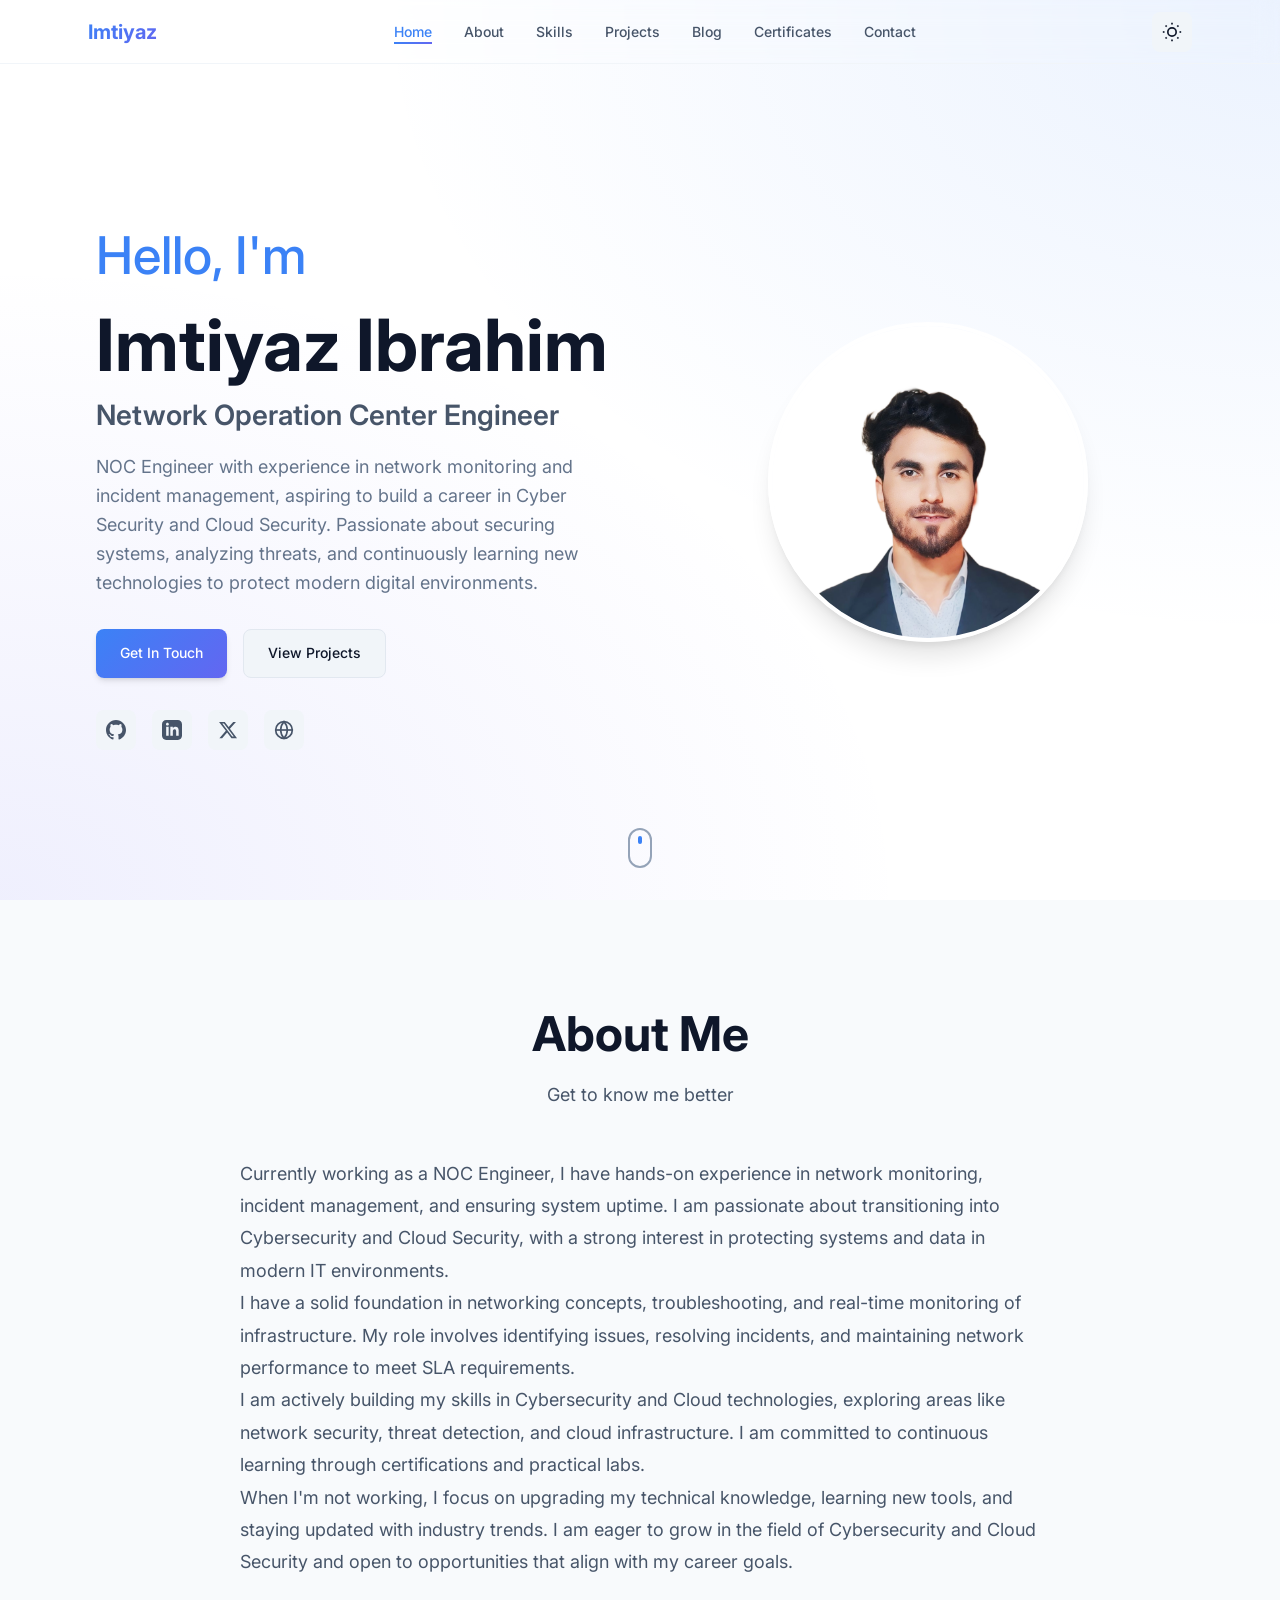
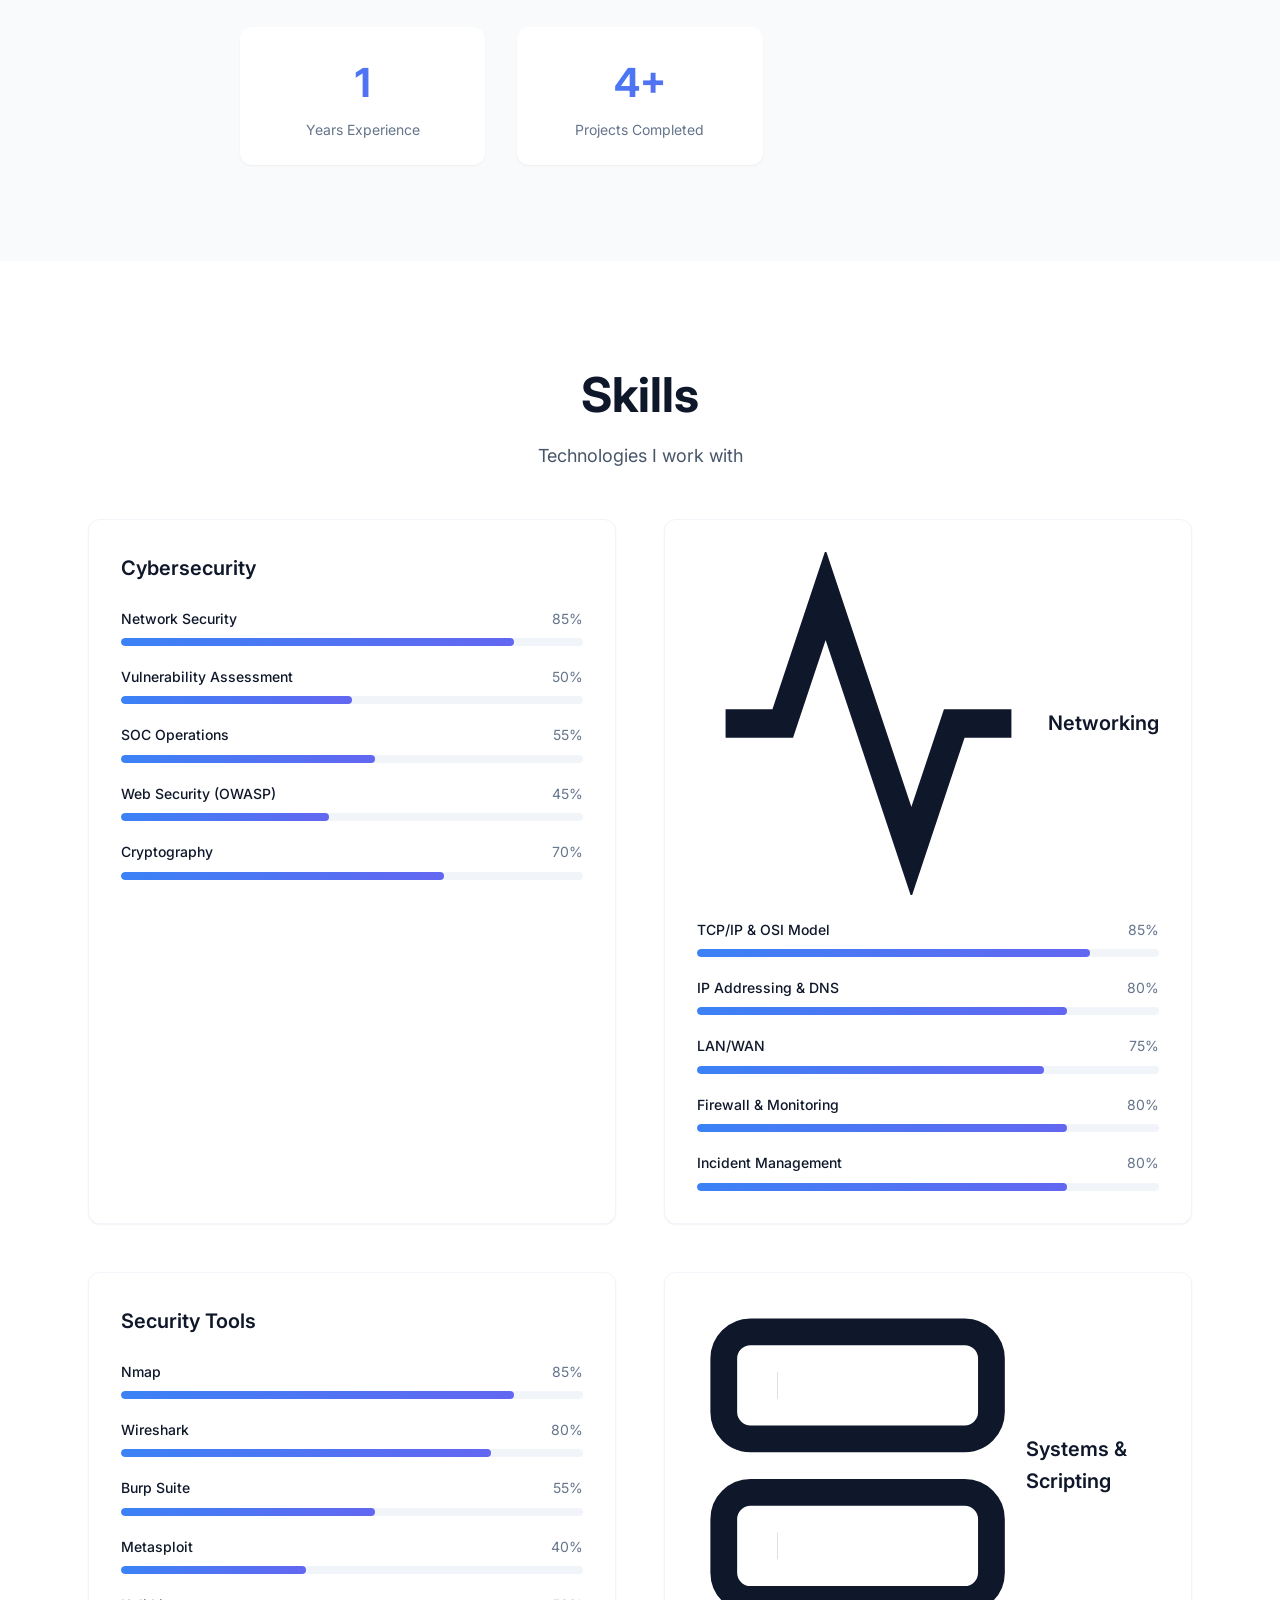
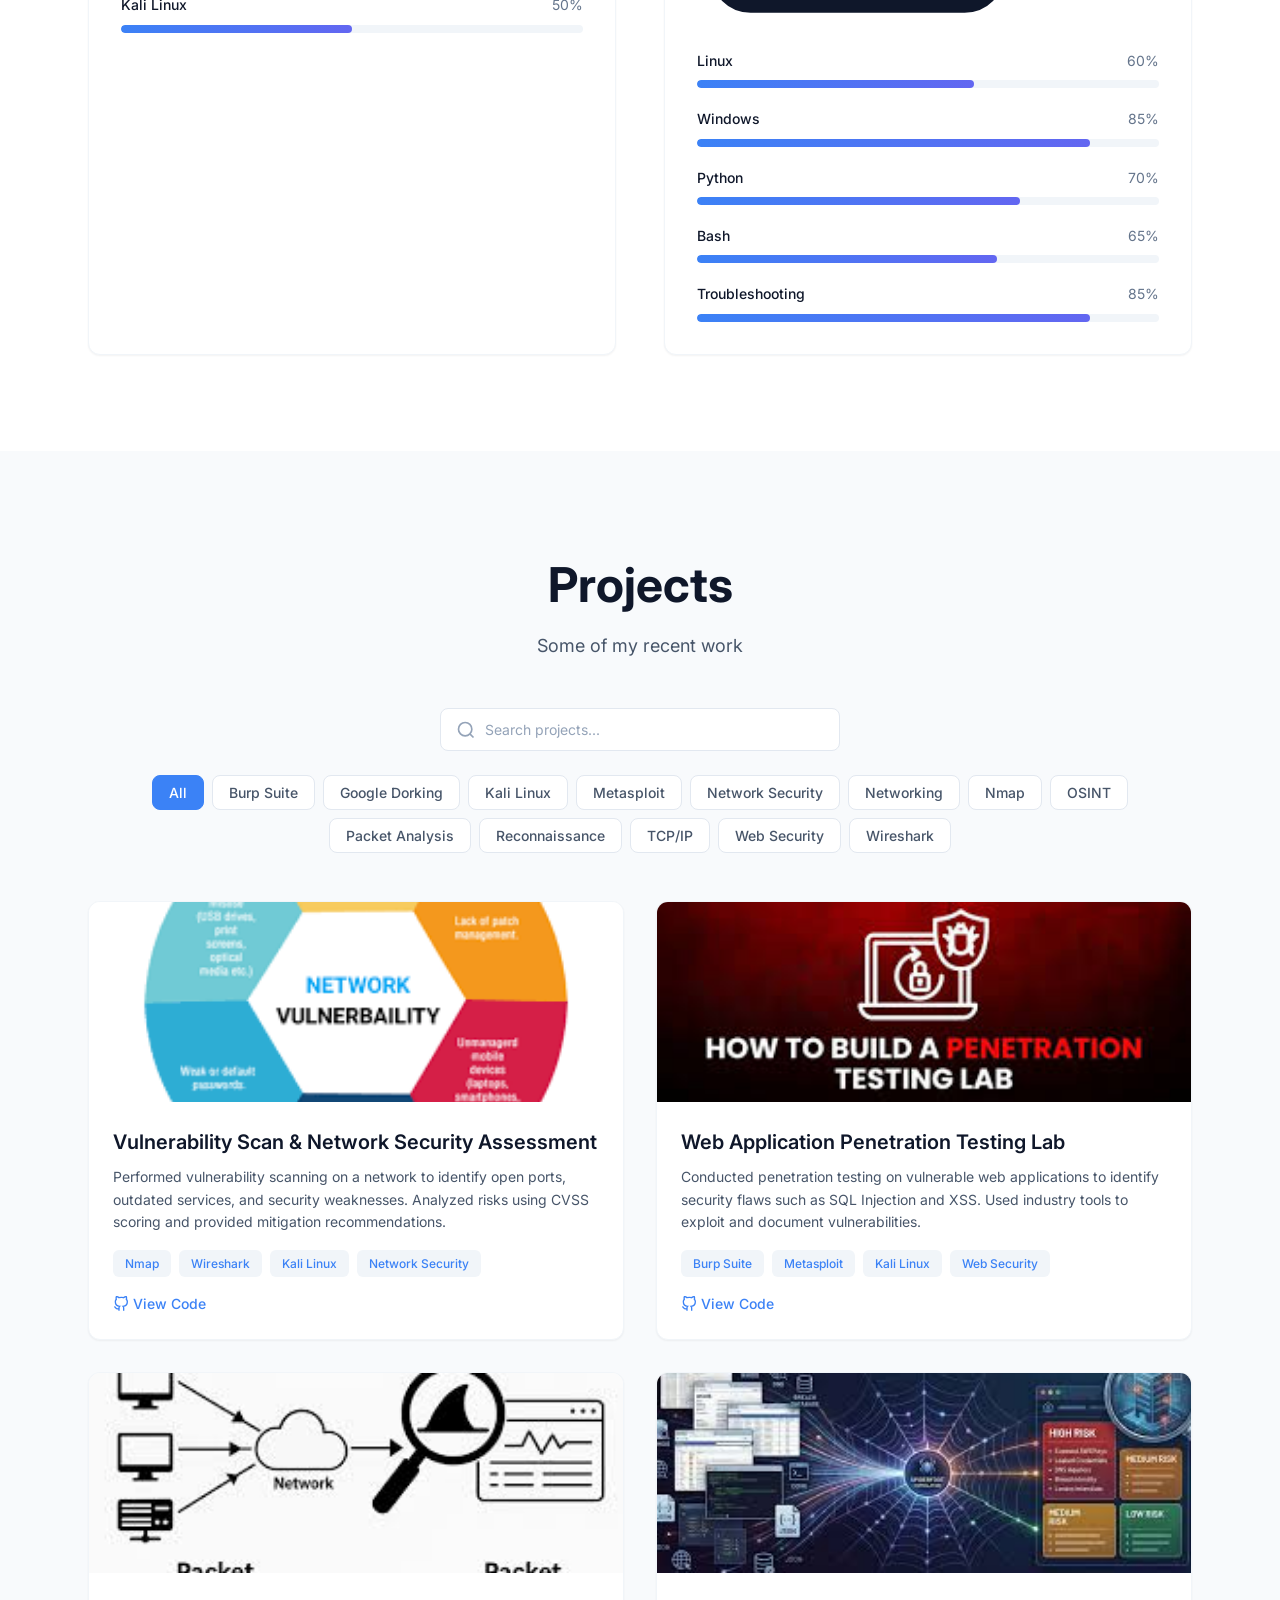
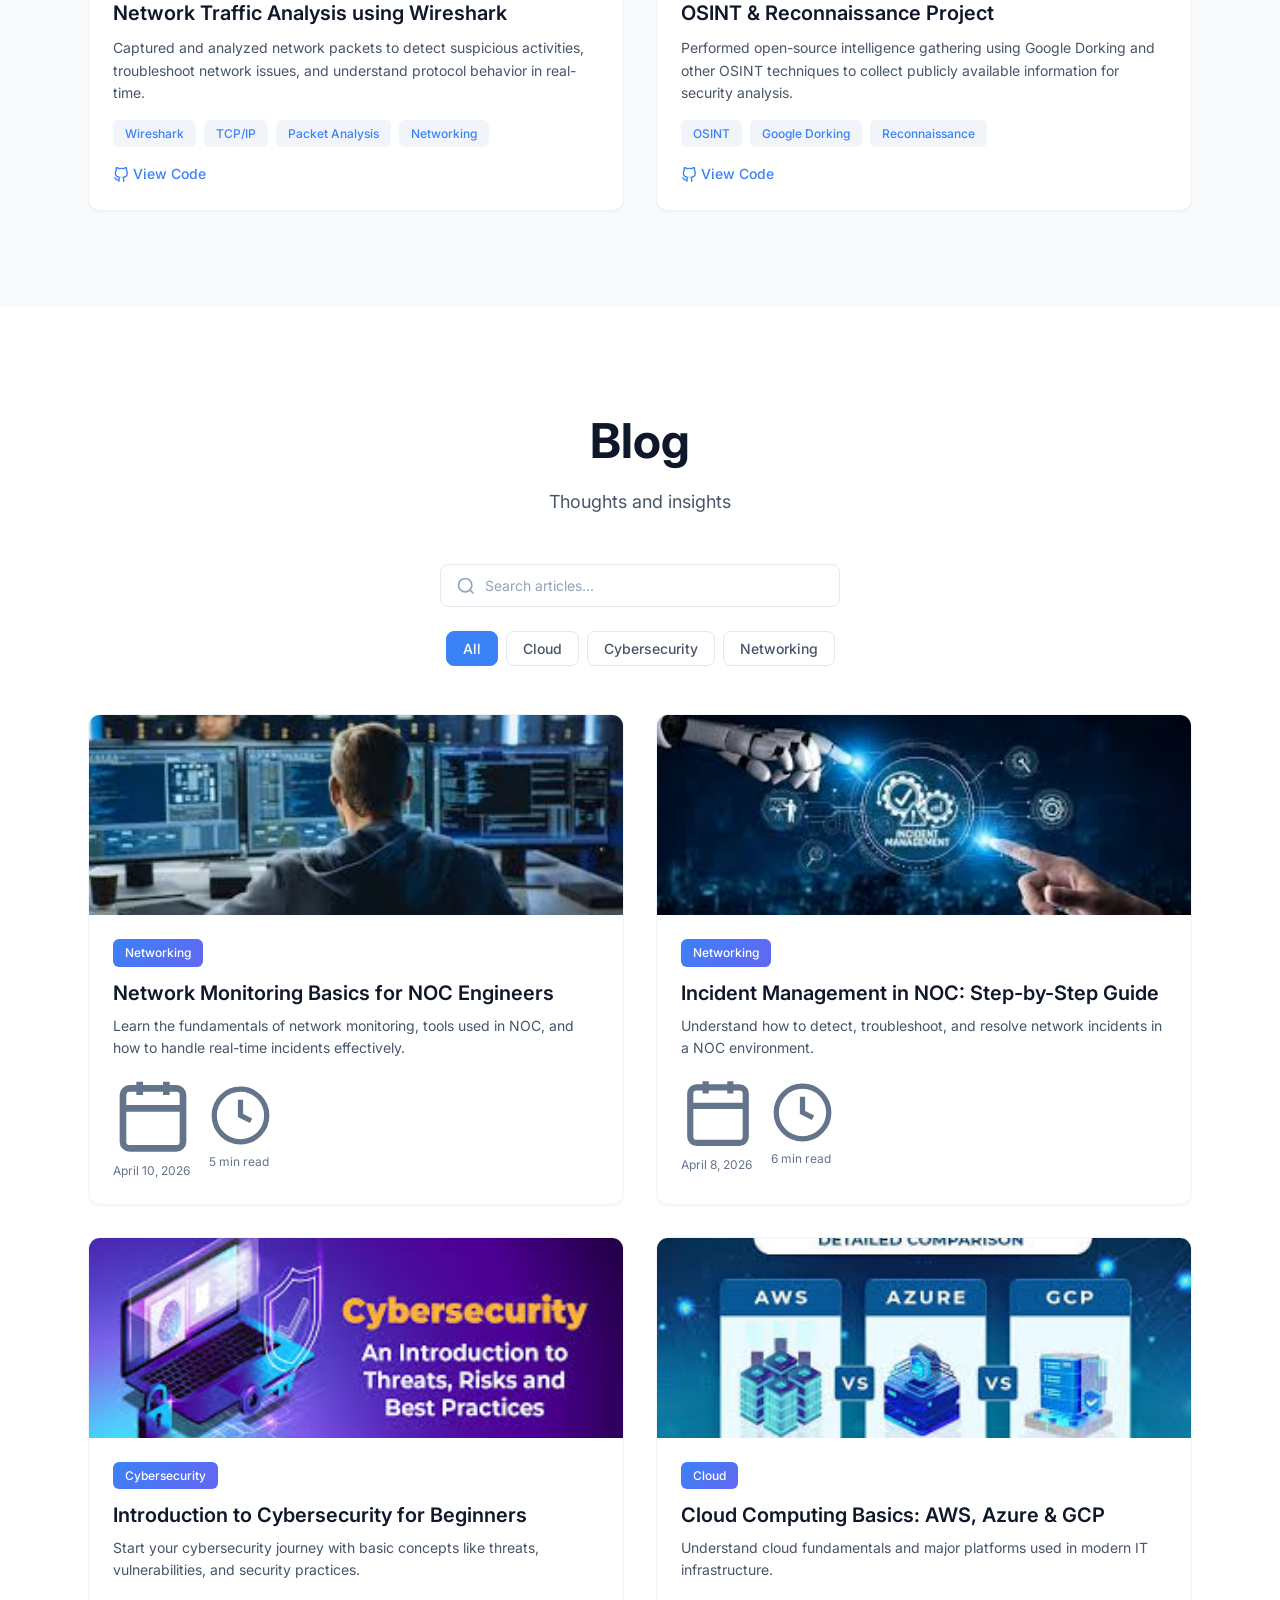
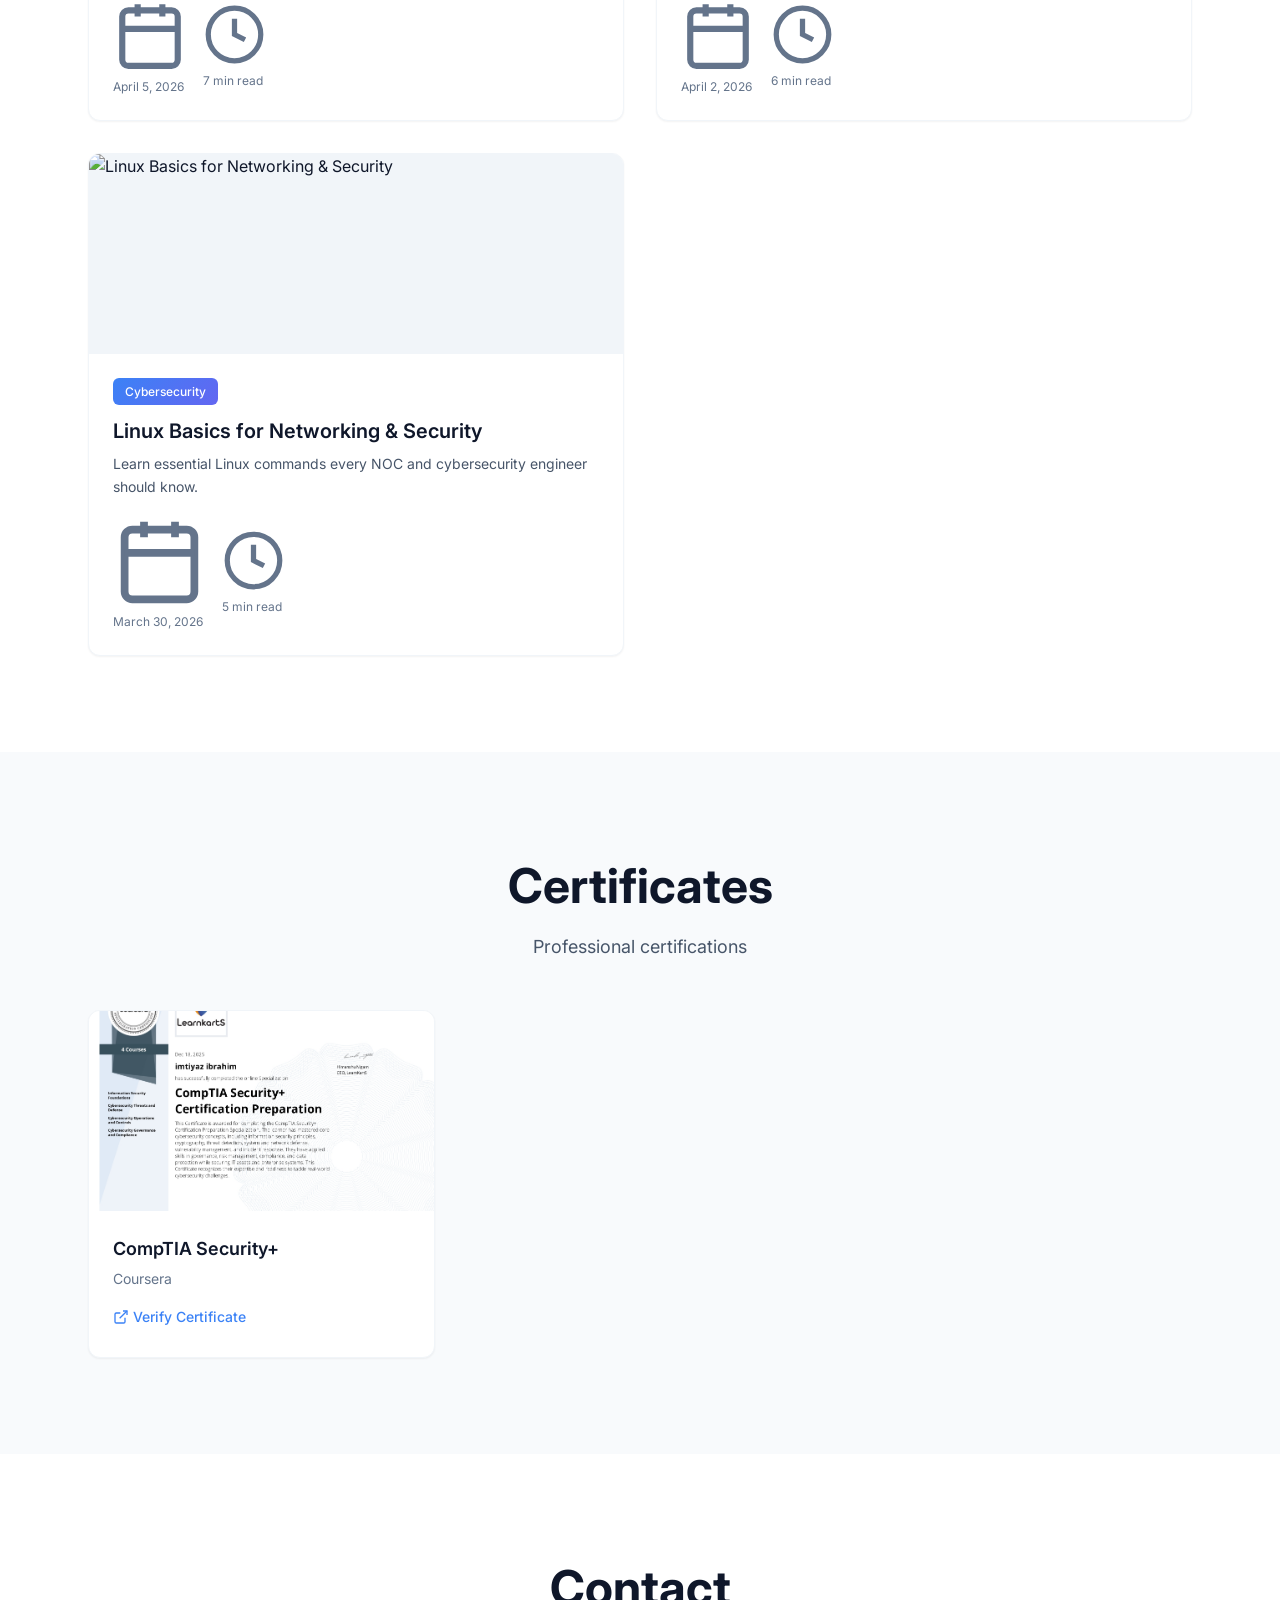
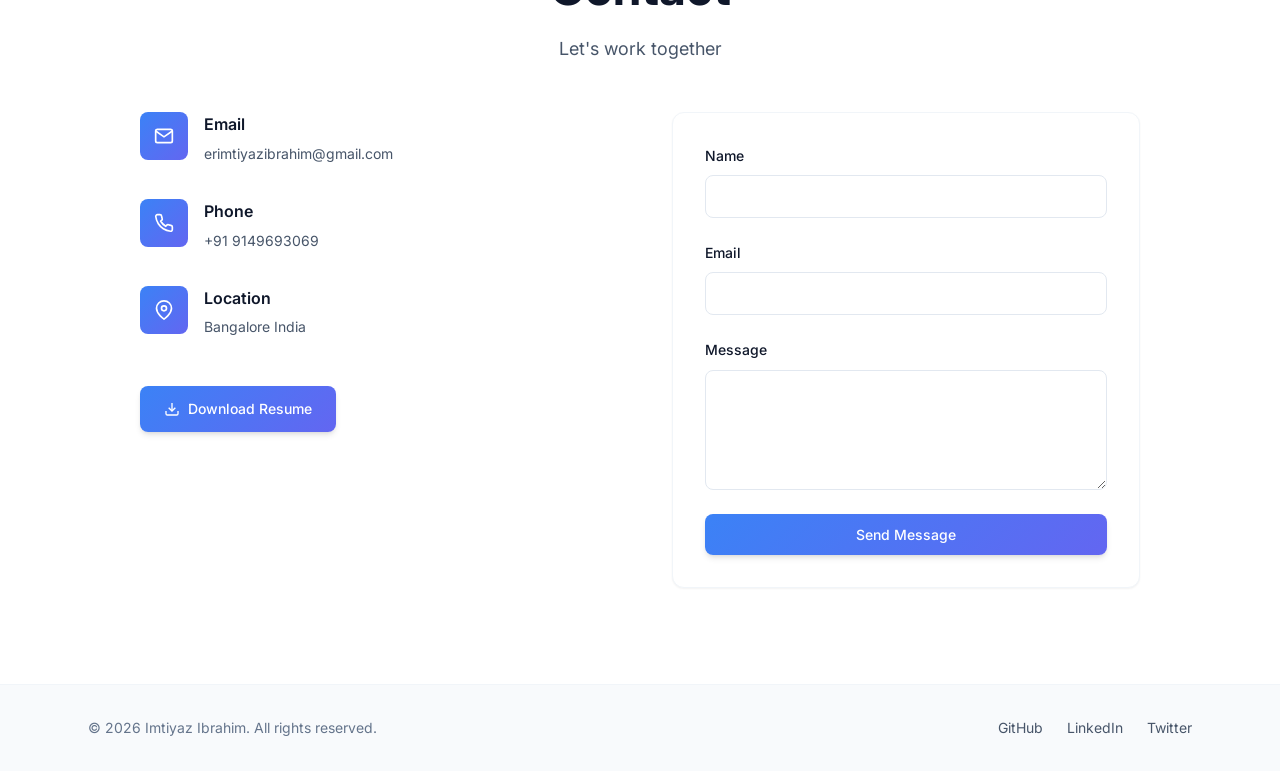
==== commit bbb81622: "changes" ====
--- a/index.html
+++ b/index.html
@@ -1,5 +1,6 @@
 <!DOCTYPE html>
 <html lang="en">
+
 <head>
     <meta charset="UTF-8">
     <meta name="viewport" content="width=device-width, initial-scale=1.0">
@@ -9,7 +10,13 @@
     <link rel="preconnect" href="https://fonts.googleapis.com">
     <link rel="preconnect" href="https://fonts.gstatic.com" crossorigin>
     <link href="https://fonts.googleapis.com/css2?family=Inter:wght@300;400;500;600;700&display=swap" rel="stylesheet">
+    <script>
+    if (localStorage.getItem('theme') === 'dark') {
+        document.documentElement.classList.add('dark');
+    }
+</script>
 </head>
+
 <body>
     <!-- Navigation -->
     <nav class="navbar" id="navbar">
@@ -133,6 +140,7 @@
                 <h2 class="section-title">Blog</h2>
                 <p class="section-subtitle">Thoughts and insights</p>
             </div>
+
             <div class="blogs-filter">
                 <div class="search-box">
                     <input type="text" id="blog-search" placeholder="Search articles..." class="search-input">
@@ -141,15 +149,24 @@
                         <path d="m21 21-4.35-4.35"></path>
                     </svg>
                 </div>
+
                 <div class="filter-categories" id="blog-categories">
-                    <!-- Category filters loaded dynamically -->
-                </div>
-            </div>
+                    <!-- Category filters -->
+                </div>
+            </div>
+
             <div class="blogs-grid" id="blogs-grid">
-                <!-- Blog cards loaded dynamically -->
-            </div>
-        </div>
-    </section>
+                <!-- Blog cards -->
+            </div>
+
+            <!-- ✅ ADD THIS -->
+            <div class="load-more-container">
+                <button id="load-more" class="btn btn-primary">Load More</button>
+            </div>
+
+        </div>
+    </section>
+
 
     <!-- Certificates Section -->
     <section id="certificates" class="certificates">
@@ -200,7 +217,8 @@
     <footer class="footer">
         <div class="container">
             <div class="footer-content">
-                <p class="footer-text">© <span id="footer-year"></span> <span id="footer-name">Portfolio</span>. All rights reserved.</p>
+                <p class="footer-text">© <span id="footer-year"></span> <span id="footer-name">Portfolio</span>. All
+                    rights reserved.</p>
                 <div class="footer-links" id="footer-links">
                     <!-- Footer links loaded dynamically -->
                 </div>
@@ -229,4 +247,5 @@
     <script src="js/contact.js"></script>
     <script src="js/main.js"></script>
 </body>
-</html>
+
+</html>
